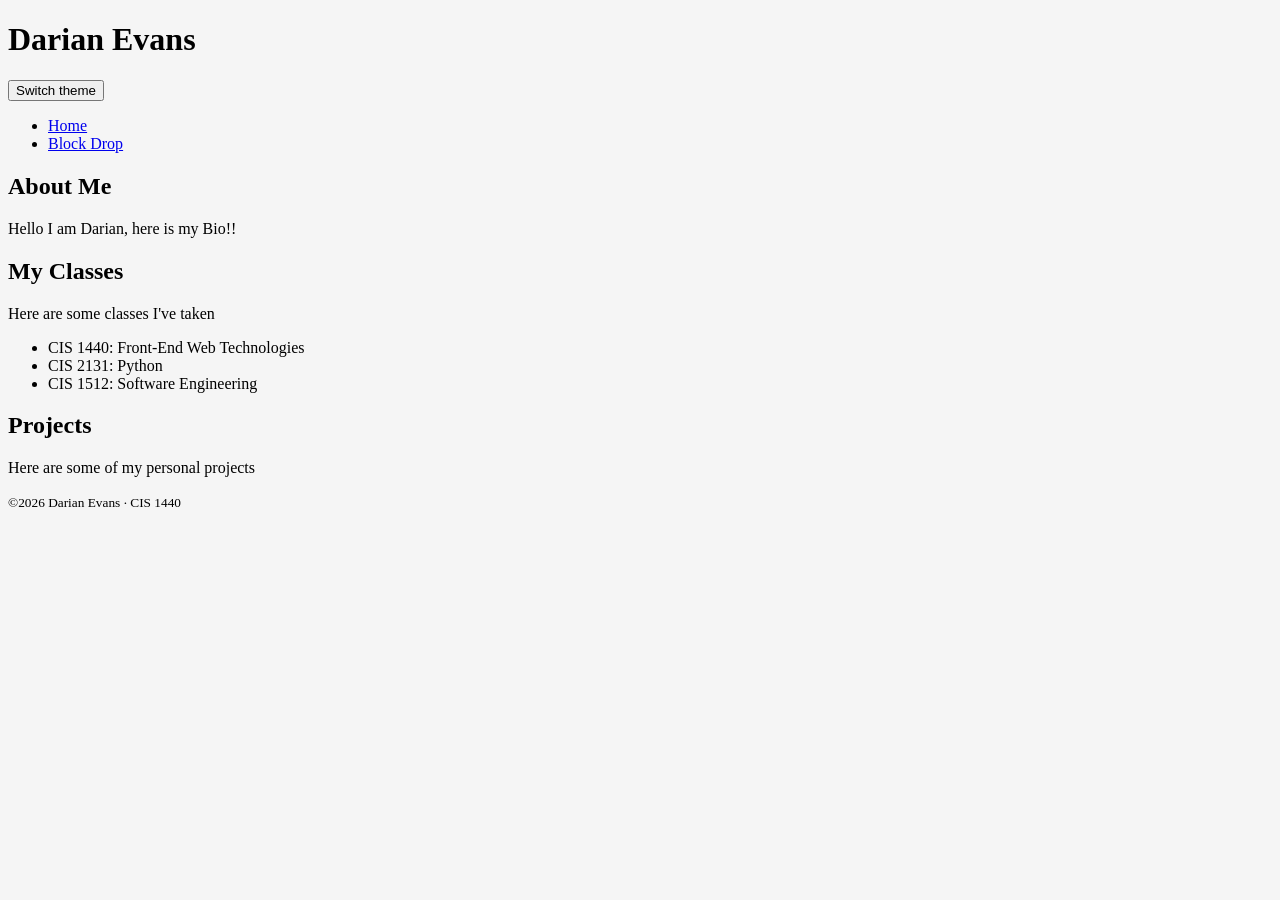
==== index.html @ 575e16a3 "Initial commit: project skeleton" ====
<!DOCTYPE html>
<html lang="en" xmlns="http://www.w3.org/1999/html">
<head>
  <meta charset="UTF-8">
  <meta name="viewport" content="width=device-width, initial-scale=1.0">
  <meta name="description" content="Personal site of Darian Evans, software engineer and student.">
  <title>Darian Evans</title>
  <link rel="stylesheet" href="css/base.css">
  <link rel="stylesheet" href="css/theme-light.css" id="theme">
  <script src="js/theme.js" defer></script>
  <script src="js/main.js" defer></script>
</head>
<body>
  <header>
    <h1>Darian Evans</h1>
    <button type="button" id="theme-toggle">Switch theme</button>
  </header>
<nav aria-label="main navigation">
  <ul>
    <li><a href="index.html" aria-current="page">Home</a></li>
    <li><a href="game.html">Block Drop</a></li>
  </ul>
</nav>
<main>
  <section id="about">
    <h2>About Me</h2>
    <p>Hello I am Darian, here is my Bio!!</p>
  </section>
  <section id="classes">
    <h2>My Classes</h2>
    <p>Here are some classes I've taken</p>
    <ul>
      <li>CIS 1440: Front-End Web Technologies</li>
      <li>CIS 2131: Python</li>
      <li>CIS 1512: Software Engineering</li>
    </ul>
  </section>
  <section id="projects">
    <h2>Projects</h2>
    <p>Here are some of my personal projects</p>
  </section>
</main>

<footer>
  <p><small>&copy;<span id="year">2026</span> Darian Evans &middot; CIS 1440</small></p>
</footer>
</body>
</html>
---- css/base.css ----
body { background: whitesmoke; }
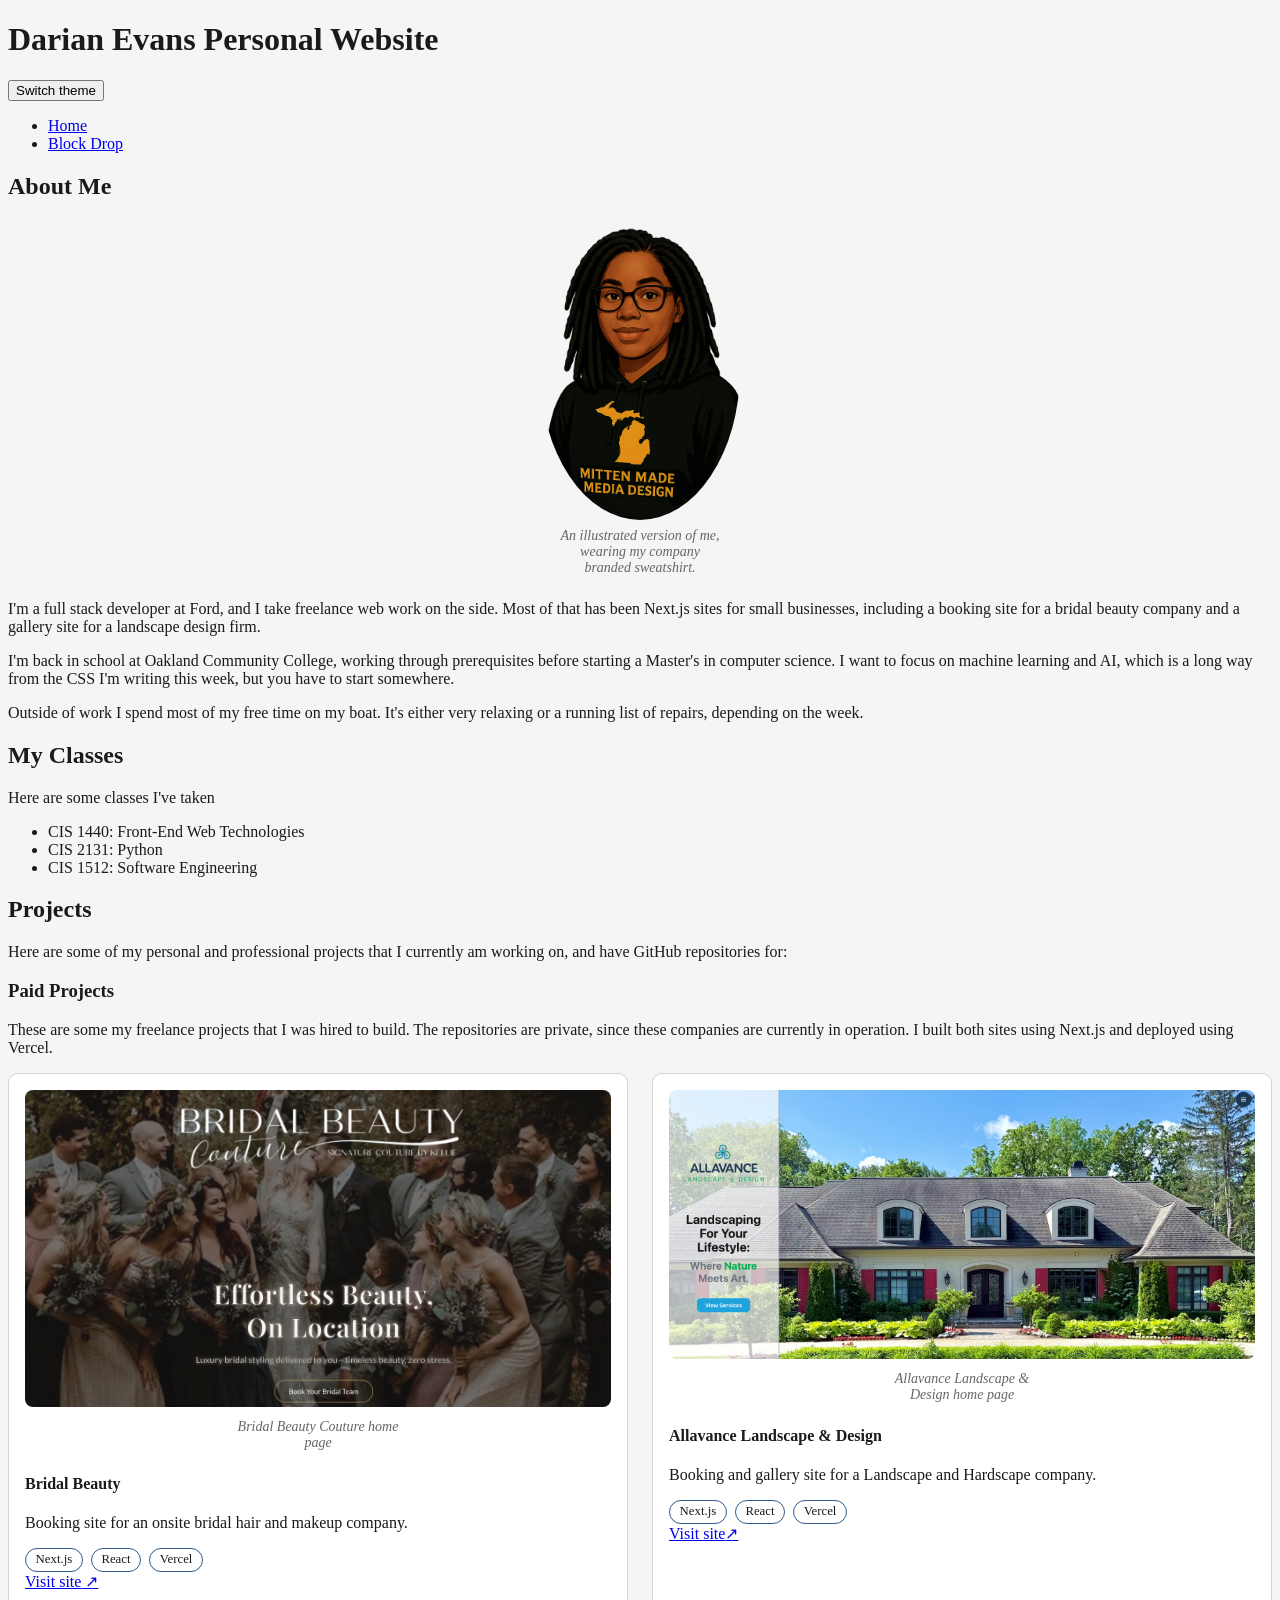
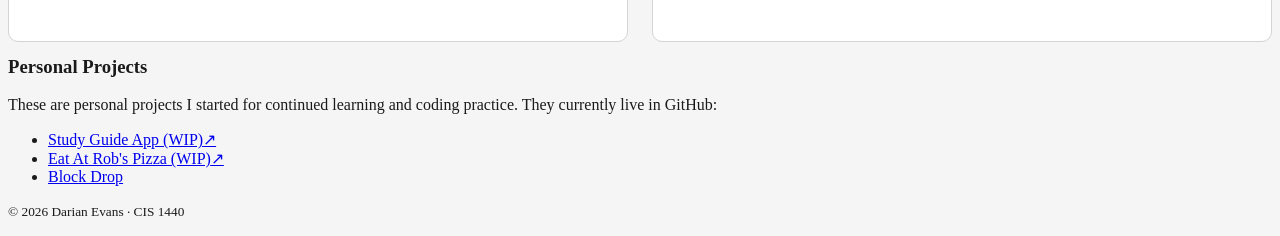
==== commit 5d2e8a12: "added main page section styling and images" ====
--- a/index.html
+++ b/index.html
@@ -1,48 +1,127 @@
 <!DOCTYPE html>
 <html lang="en" xmlns="http://www.w3.org/1999/html">
 <head>
-  <meta charset="UTF-8">
-  <meta name="viewport" content="width=device-width, initial-scale=1.0">
-  <meta name="description" content="Personal site of Darian Evans, software engineer and student.">
-  <title>Darian Evans</title>
-  <link rel="stylesheet" href="css/base.css">
-  <link rel="stylesheet" href="css/theme-light.css" id="theme">
-  <script src="js/theme.js" defer></script>
-  <script src="js/main.js" defer></script>
+    <meta charset="UTF-8">
+    <meta name="viewport" content="width=device-width, initial-scale=1.0">
+    <meta name="description" content="Personal site of Darian Evans, software engineer and student.">
+    <title>Darian Evans Personal Website</title>
+    <link rel="stylesheet" href="css/base.css">
+    <link rel="stylesheet" href="css/theme-light.css" id="theme">
+    <script src="js/theme.js" defer></script>
+    <script src="js/main.js" defer></script>
 </head>
 <body>
-  <header>
-    <h1>Darian Evans</h1>
+<header>
+    <h1>Darian Evans Personal Website</h1>
     <button type="button" id="theme-toggle">Switch theme</button>
-  </header>
+</header>
 <nav aria-label="main navigation">
-  <ul>
-    <li><a href="index.html" aria-current="page">Home</a></li>
-    <li><a href="game.html">Block Drop</a></li>
-  </ul>
+    <ul>
+        <li><a href="index.html" aria-current="page">Home</a></li>
+        <li><a href="game.html">Block Drop</a></li>
+    </ul>
 </nav>
 <main>
-  <section id="about">
-    <h2>About Me</h2>
-    <p>Hello I am Darian, here is my Bio!!</p>
-  </section>
-  <section id="classes">
-    <h2>My Classes</h2>
-    <p>Here are some classes I've taken</p>
-    <ul>
-      <li>CIS 1440: Front-End Web Technologies</li>
-      <li>CIS 2131: Python</li>
-      <li>CIS 1512: Software Engineering</li>
-    </ul>
-  </section>
-  <section id="projects">
-    <h2>Projects</h2>
-    <p>Here are some of my personal projects</p>
-  </section>
+    <section id="about">
+        <h2>About Me</h2>
+
+        <figure class="profile">
+            <img src="images/profile-picture-realistic-cartoon.png"
+                 alt="Cartoon-style portrait of Darian Evans"
+                 width="1024" height="1536">
+            <figcaption>An illustrated version of me, wearing my company branded sweatshirt.</figcaption>
+        </figure>
+
+        <p>I'm a full stack developer at Ford, and I take freelance web work on the
+            side. Most of that has been Next.js sites for small businesses, including
+            a booking site for a bridal beauty company and a gallery site for a
+            landscape design firm.</p>
+
+        <p>I'm back in school at Oakland Community College, working through
+            prerequisites before starting a Master's in computer science. I want to
+            focus on machine learning and AI, which is a long way from the CSS I'm
+            writing this week, but you have to start somewhere.</p>
+
+        <p>Outside of work I spend most of my free time on my boat. It's either
+            very relaxing or a running list of repairs, depending on the week.</p>
+    </section>
+    <section id="classes">
+        <h2>My Classes</h2>
+        <p>Here are some classes I've taken</p>
+        <ul>
+            <li>CIS 1440: Front-End Web Technologies</li>
+            <li>CIS 2131: Python</li>
+            <li>CIS 1512: Software Engineering</li>
+        </ul>
+    </section>
+    <section id="projects">
+        <h2>Projects</h2>
+        <p>Here are some of my personal and professional projects that I currently am working on, and have GitHub
+            repositories for:</p>
+        <h3>Paid Projects</h3>
+        <p>These are some my freelance projects that I was hired to build. The repositories are private, since these
+            companies are currently in operation. I built both sites using Next.js and deployed using Vercel.</p>
+        <ul class="project-grid">
+            <li>
+                <article class="project-card">
+                    <figure>
+                        <img src="images/bridal-beauty-home.png"
+                             alt="Bridal Beauty Couture home page"
+                             width="2660" height="1440" loading="lazy">
+                        <figcaption>Bridal Beauty Couture home page</figcaption>
+                    </figure>
+                    <h4>Bridal Beauty</h4>
+                    <p>Booking site for an onsite bridal hair and makeup company.</p>
+                    <ul class="tech-stack">
+                        <li>Next.js</li>
+                        <li>React</li>
+                        <li>Vercel</li>
+                    </ul>
+                    <a href="https://www.bridalbeautycouture.com/"
+                       target="_blank" rel="noopener noreferrer">
+                        Visit site<span aria-hidden="true"> ↗</span><span
+                            class="visually-hidden">(opens in a new tab)</span>
+                    </a>
+                </article>
+            </li>
+            <li>
+                <article class="project-card">
+                   <figure>
+                    <img src="images/allavance-landscape-home-page.png"
+                         alt="Allavance Landscape &amp; Design home page"
+                         width="640" height="400" loading="lazy">
+                       <figcaption>Allavance Landscape &amp; Design home page</figcaption>
+                   </figure>
+                    <h4>Allavance Landscape &amp; Design</h4>
+                    <p>Booking and gallery site for a Landscape and Hardscape company.</p>
+                    <ul class="tech-stack">
+                        <li>Next.js</li>
+                        <li>React</li>
+                        <li>Vercel</li>
+                    </ul>
+                    <a href="https://www.allavancelandscape.com/" target="_blank" rel="noopener noreferrer">
+                        Visit site<span aria-hidden="true">↗</span>
+                        <span class="visually-hidden">(opens in a new tab)</span></a>
+                </article>
+            </li>
+        </ul>
+        <h3>Personal Projects</h3>
+        <p>These are personal projects I started for continued learning and coding practice. They currently live in
+            GitHub:</p>
+        <ul>
+            <li><a href="https://github.com/djevans87/study-guide-app" target="_blank" rel="noopener noreferrer">Study
+                Guide App (WIP)<span aria-hidden="true">↗</span>
+                <span class="visually-hidden">(opens in a new tab)</span></a></li>
+            <li><a href="https://github.com/djevans87/eat-at-robs-pizza" target="_blank" rel="noopener noreferrer">Eat
+                At Rob's Pizza (WIP)<span aria-hidden="true">↗</span>
+                <span class="visually-hidden">(opens in a new tab)</span></a></li>
+            <li><a href="game.html">Block Drop</a></li>
+        </ul>
+    </section>
 </main>
 
 <footer>
-  <p><small>&copy;<span id="year">2026</span> Darian Evans &middot; CIS 1440</small></p>
+    <p><small>&copy; <span id="year">2026</span> Darian Evans &middot; CIS 1440</small></p>
 </footer>
 </body>
 </html>
--- a/css/base.css
+++ b/css/base.css
@@ -1 +1,78 @@
-body { background: whitesmoke; }+body {
+    background: var(--bg);
+    color: var(--text);
+}
+
+.visually-hidden {
+    position: absolute;
+    width: 1px;
+    height: 1px;
+    overflow: hidden;
+    clip-path: inset(50%);
+    white-space: nowrap;
+}
+
+figure {
+    margin: 0 0 1.5rem;
+}
+.profile {
+    display: flex;
+    flex-direction: column;
+    align-items: center;
+    margin: 0 0 1.5rem;
+}
+
+.profile img {
+    width: 200px;
+    height: auto;
+    object-fit: cover;
+    object-position: center 25%;
+    border-radius: 50%;
+}
+
+figcaption {
+    font-size: 0.875rem;
+    font-style: italic;
+    color: var(--muted);
+    margin-top: 0.5rem;
+    max-width: 24ch;
+    margin-inline: auto;
+    text-align: center;
+}
+
+.project-grid {
+    list-style: none;
+    padding: 0;
+    display: grid;
+    grid-template-columns: repeat(auto-fit, minmax(280px, 1fr));
+    gap: 1.5rem;
+    margin-bottom: 3rem;
+}
+.project-card {
+    background: var(--card-bg);
+    border: 1px solid var(--border);
+    border-radius: 10px;
+    padding: 1rem;
+    height: 100%;
+}
+
+.project-card img {
+    width: 100%;
+    height: auto;
+    border-radius: 8px;
+}
+
+.tech-stack {
+    list-style: none;
+    padding: 0;
+    display: flex;
+    flex-wrap: wrap;
+    gap: 0.5rem;
+}
+
+.tech-stack li {
+    font-size: 0.8rem;
+    padding: 0.2rem 0.6rem;
+    border: 1px solid var(--accent);
+    border-radius: 999px;
+}
--- a/css/theme-light.css
+++ b/css/theme-light.css
@@ -0,0 +1,8 @@
+:root {
+    --bg: whitesmoke;
+    --text: #1a1a1a;
+    --muted: #666666;
+    --accent: #2e5c8a;
+    --card-bg: #ffffff;
+    --border: #d4d4d4;
+}
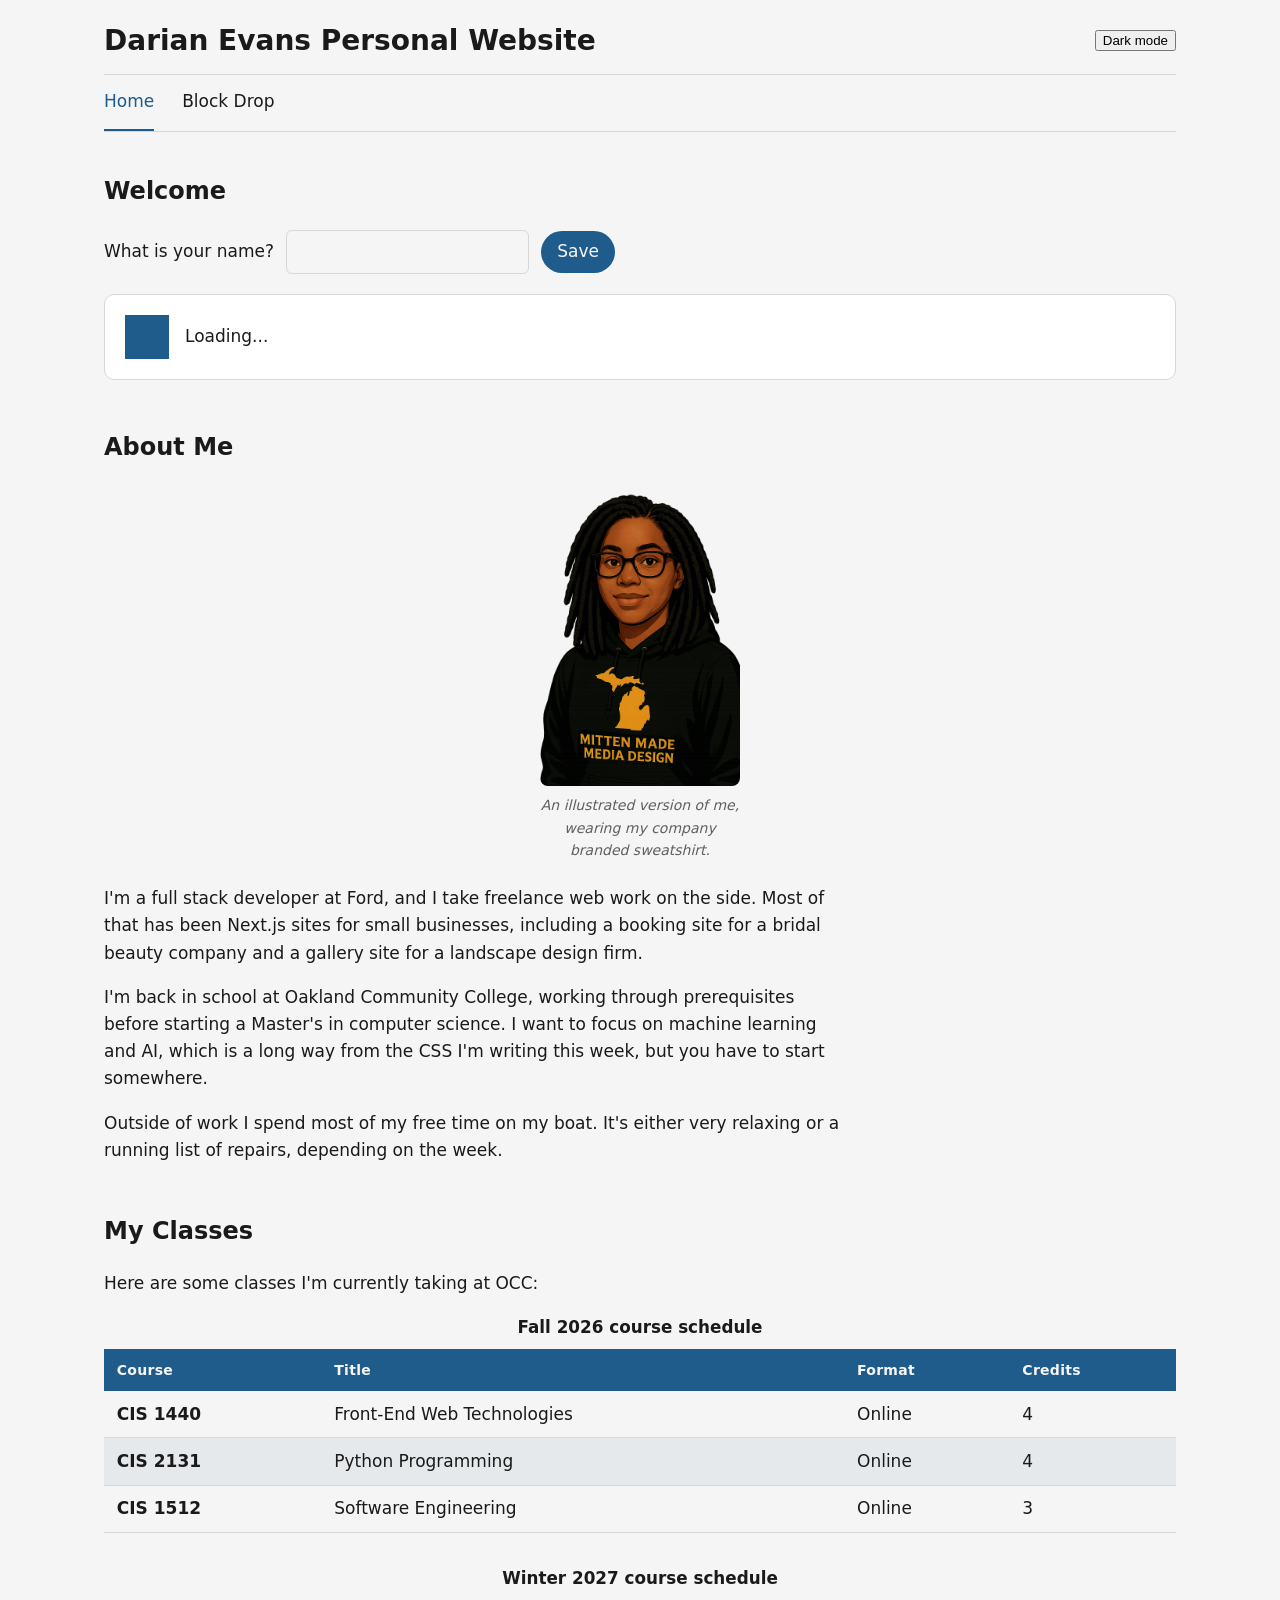
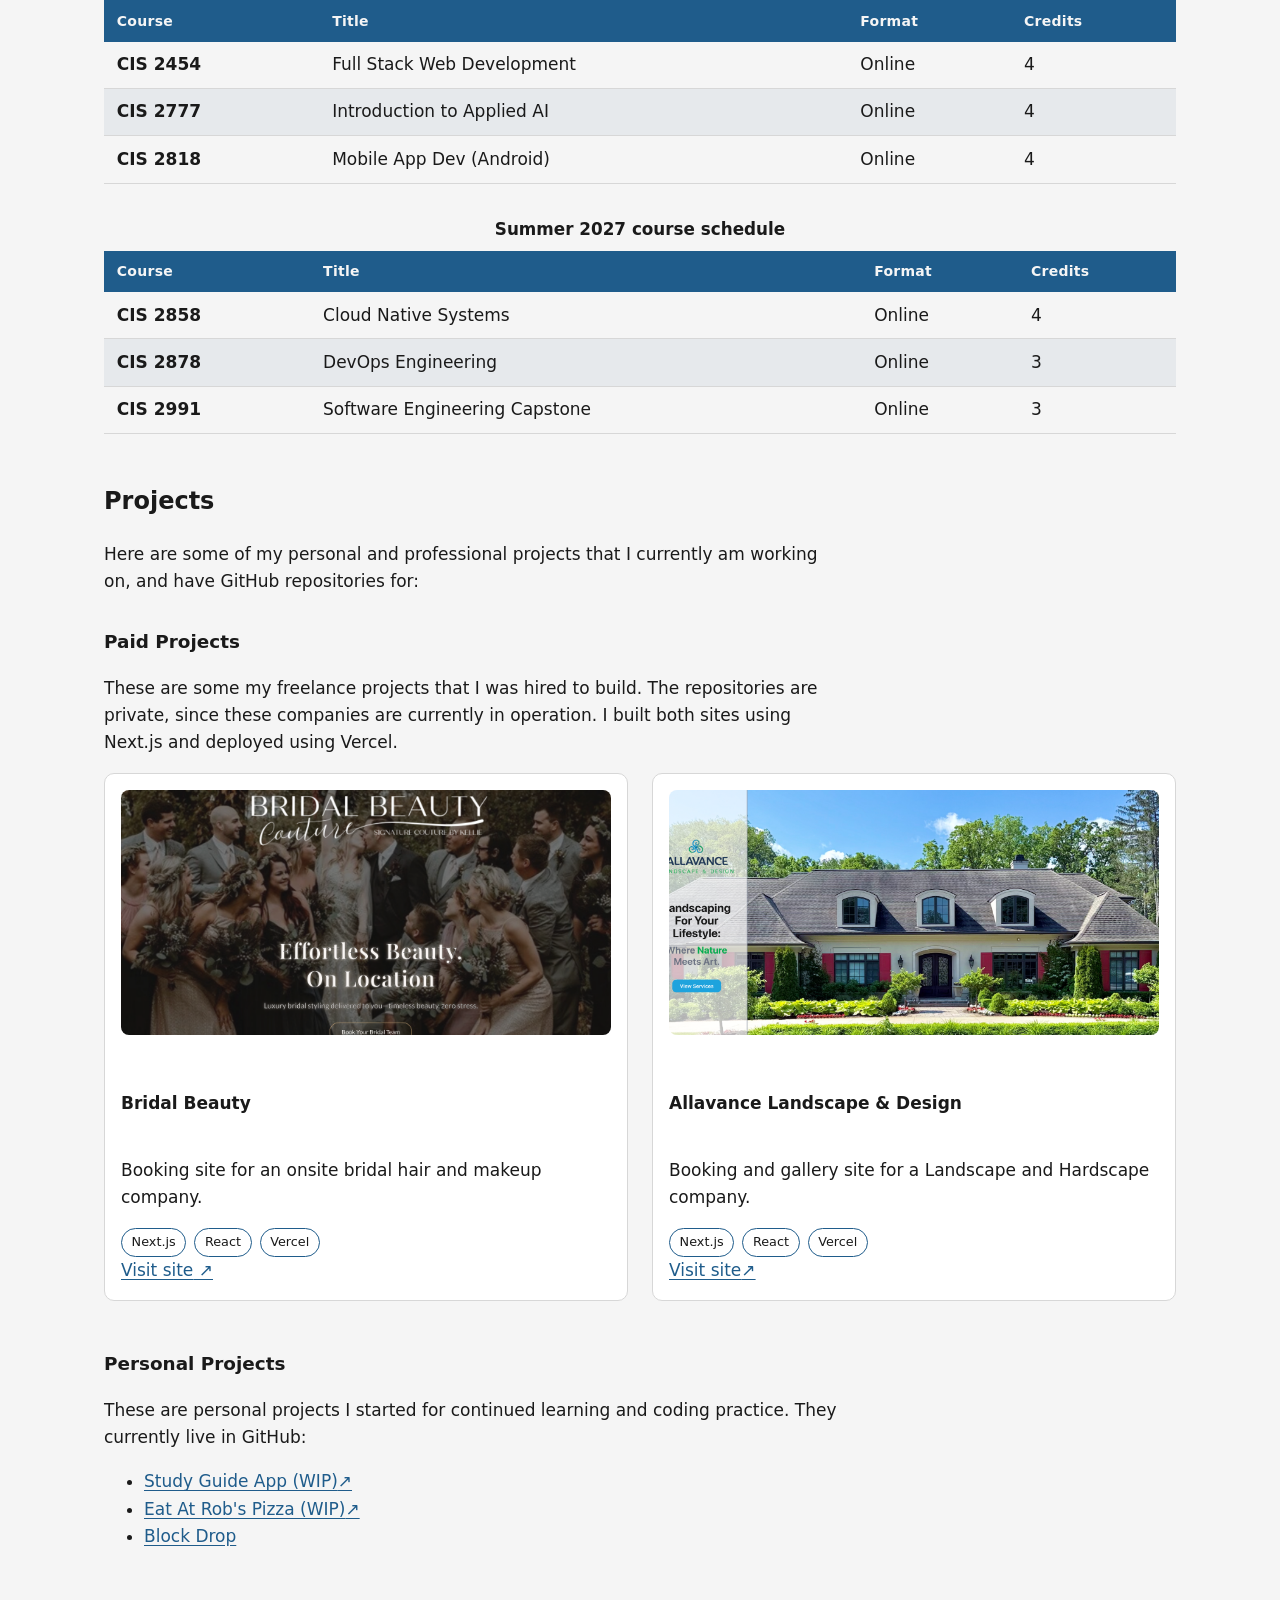
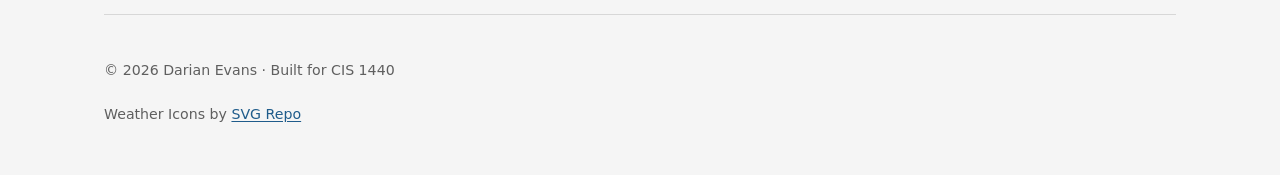
==== commit 0b103320: "added weather icons and created shared js" ====
--- a/index.html
+++ b/index.html
@@ -1,34 +1,51 @@
 <!DOCTYPE html>
-<html lang="en" xmlns="http://www.w3.org/1999/html">
+<html lang="en">
 <head>
     <meta charset="UTF-8">
-    <meta name="viewport" content="width=device-width, initial-scale=1.0">
-    <meta name="description" content="Personal site of Darian Evans, software engineer and student.">
+    <meta content="width=device-width, initial-scale=1.0" name="viewport">
+    <meta content="Personal site of Darian Evans, software engineer and student." name="description">
     <title>Darian Evans Personal Website</title>
-    <link rel="stylesheet" href="css/base.css">
-    <link rel="stylesheet" href="css/theme-light.css" id="theme">
-    <script src="js/theme.js" defer></script>
-    <script src="js/main.js" defer></script>
+    <link href="css/base.css" rel="stylesheet">
+    <link href="css/theme-light.css" id="theme" rel="stylesheet">
+    <script defer src="js/shared.js"></script>
+    <script defer src="js/main.js"></script>
 </head>
 <body>
 <header>
     <h1>Darian Evans Personal Website</h1>
-    <button type="button" id="theme-toggle">Switch theme</button>
+    <button id="theme-toggle" type="button">Switch theme</button>
 </header>
 <nav aria-label="main navigation">
     <ul>
-        <li><a href="index.html" aria-current="page">Home</a></li>
+        <li><a aria-current="page" href="index.html">Home</a></li>
         <li><a href="game.html">Block Drop</a></li>
     </ul>
 </nav>
 <main>
+    <section id="welcome">
+        <h2>Welcome</h2>
+
+        <form id="name-form">
+            <label for="name-input">What is your name?</label>
+            <input type="text" id="name-input" name="name" autocomplete="given-name" required>
+            <button type="submit">Save</button>
+        </form>
+
+        <div class="greeting-box">
+            <span id="weather-icon" class="weather-icon" aria-hidden="true"></span>
+            <p><output id="greeting" aria-live="polite">Loading...</output></p>
+        </div>
+
+        <p id="last-visit" class="muted-line"></p>
+
+    </section>
     <section id="about">
         <h2>About Me</h2>
 
         <figure class="profile">
-            <img src="images/profile-picture-realistic-cartoon.png"
-                 alt="Cartoon-style portrait of Darian Evans"
-                 width="1024" height="1536">
+            <img alt="Cartoon-style portrait of Darian Evans"
+                 height="1536"
+                 src="images/profile-picture-realistic-cartoon.png" width="1024">
             <figcaption>An illustrated version of me, wearing my company branded sweatshirt.</figcaption>
         </figure>
 
@@ -47,12 +64,106 @@
     </section>
     <section id="classes">
         <h2>My Classes</h2>
-        <p>Here are some classes I've taken</p>
-        <ul>
-            <li>CIS 1440: Front-End Web Technologies</li>
-            <li>CIS 2131: Python</li>
-            <li>CIS 1512: Software Engineering</li>
-        </ul>
+        <p>Here are some classes I'm currently taking at OCC:</p>
+        <div class="table-wrap">
+            <table>
+                <caption>Fall 2026 course schedule</caption>
+                <thead>
+                <tr>
+                    <th scope="col">Course</th>
+                    <th scope="col">Title</th>
+                    <th scope="col">Format</th>
+                    <th scope="col">Credits</th>
+                </tr>
+                </thead>
+                <tbody>
+                <tr>
+                    <th scope="row">CIS 1440</th>
+                    <td>Front-End Web Technologies</td>
+                    <td>Online</td>
+                    <td>4</td>
+                </tr>
+                <tr>
+                    <th scope="row">CIS 2131</th>
+                    <td>Python Programming</td>
+                    <td>Online</td>
+                    <td>4</td>
+                </tr>
+                <tr>
+                    <th scope="row">CIS 1512</th>
+                    <td>Software Engineering</td>
+                    <td>Online</td>
+                    <td>3</td>
+                </tr>
+                </tbody>
+            </table>
+        </div>
+        <div class="table-wrap">
+            <table>
+                <caption>Winter 2027 course schedule</caption>
+                <thead>
+                <tr>
+                    <th scope="col">Course</th>
+                    <th scope="col">Title</th>
+                    <th scope="col">Format</th>
+                    <th scope="col">Credits</th>
+                </tr>
+                </thead>
+                <tbody>
+                <tr>
+                    <th scope="row">CIS 2454</th>
+                    <td>Full Stack Web Development</td>
+                    <td>Online</td>
+                    <td>4</td>
+                </tr>
+                <tr>
+                    <th scope="row">CIS 2777</th>
+                    <td>Introduction to Applied AI</td>
+                    <td>Online</td>
+                    <td>4</td>
+                </tr>
+                <tr>
+                    <th scope="row">CIS 2818</th>
+                    <td>Mobile App Dev (Android)</td>
+                    <td>Online</td>
+                    <td>4</td>
+                </tr>
+                </tbody>
+            </table>
+        </div>
+        <div class="table-wrap">
+            <table>
+                <caption>Summer 2027 course schedule</caption>
+                <thead>
+                <tr>
+                    <th scope="col">Course</th>
+                    <th scope="col">Title</th>
+                    <th scope="col">Format</th>
+                    <th scope="col">Credits</th>
+                </tr>
+                </thead>
+                <tbody>
+                <tr>
+                    <th scope="row">CIS 2858</th>
+                    <td>Cloud Native Systems</td>
+                    <td>Online</td>
+                    <td>4</td>
+                </tr>
+                <tr>
+                    <th scope="row">CIS 2878</th>
+                    <td>DevOps Engineering</td>
+                    <td>Online</td>
+                    <td>3</td>
+                </tr>
+                <tr>
+                    <th scope="row">CIS 2991</th>
+                    <td>Software Engineering Capstone</td>
+                    <td>Online</td>
+                    <td>3</td>
+                </tr>
+                </tbody>
+            </table>
+        </div>
     </section>
     <section id="projects">
         <h2>Projects</h2>
@@ -65,10 +176,9 @@
             <li>
                 <article class="project-card">
                     <figure>
-                        <img src="images/bridal-beauty-home.png"
-                             alt="Bridal Beauty Couture home page"
-                             width="2660" height="1440" loading="lazy">
-                        <figcaption>Bridal Beauty Couture home page</figcaption>
+                        <img alt="Bridal Beauty Couture home page"
+                             height="1440"
+                             loading="lazy" src="images/bridal-beauty-home.png" width="2660">
                     </figure>
                     <h4>Bridal Beauty</h4>
                     <p>Booking site for an onsite bridal hair and makeup company.</p>
@@ -78,7 +188,7 @@
                         <li>Vercel</li>
                     </ul>
                     <a href="https://www.bridalbeautycouture.com/"
-                       target="_blank" rel="noopener noreferrer">
+                       rel="noopener noreferrer" target="_blank">
                         Visit site<span aria-hidden="true"> ↗</span><span
                             class="visually-hidden">(opens in a new tab)</span>
                     </a>
@@ -86,12 +196,11 @@
             </li>
             <li>
                 <article class="project-card">
-                   <figure>
-                    <img src="images/allavance-landscape-home-page.png"
-                         alt="Allavance Landscape &amp; Design home page"
-                         width="640" height="400" loading="lazy">
-                       <figcaption>Allavance Landscape &amp; Design home page</figcaption>
-                   </figure>
+                    <figure>
+                        <img alt="Allavance Landscape &amp; Design home page"
+                             height="400"
+                             loading="lazy" src="images/allavance-landscape-home-page.png" width="640">
+                    </figure>
                     <h4>Allavance Landscape &amp; Design</h4>
                     <p>Booking and gallery site for a Landscape and Hardscape company.</p>
                     <ul class="tech-stack">
@@ -99,7 +208,7 @@
                         <li>React</li>
                         <li>Vercel</li>
                     </ul>
-                    <a href="https://www.allavancelandscape.com/" target="_blank" rel="noopener noreferrer">
+                    <a href="https://www.allavancelandscape.com/" rel="noopener noreferrer" target="_blank">
                         Visit site<span aria-hidden="true">↗</span>
                         <span class="visually-hidden">(opens in a new tab)</span></a>
                 </article>
@@ -109,10 +218,10 @@
         <p>These are personal projects I started for continued learning and coding practice. They currently live in
             GitHub:</p>
         <ul>
-            <li><a href="https://github.com/djevans87/study-guide-app" target="_blank" rel="noopener noreferrer">Study
+            <li><a href="https://github.com/djevans87/study-guide-app" rel="noopener noreferrer" target="_blank">Study
                 Guide App (WIP)<span aria-hidden="true">↗</span>
                 <span class="visually-hidden">(opens in a new tab)</span></a></li>
-            <li><a href="https://github.com/djevans87/eat-at-robs-pizza" target="_blank" rel="noopener noreferrer">Eat
+            <li><a href="https://github.com/djevans87/eat-at-robs-pizza" rel="noopener noreferrer" target="_blank">Eat
                 At Rob's Pizza (WIP)<span aria-hidden="true">↗</span>
                 <span class="visually-hidden">(opens in a new tab)</span></a></li>
             <li><a href="game.html">Block Drop</a></li>
@@ -121,7 +230,11 @@
 </main>
 
 <footer>
-    <p><small>&copy; <span id="year">2026</span> Darian Evans &middot; CIS 1440</small></p>
+    <!-- Falls back to a hardcoded year if JavaScript doesn't run of 1987 because that is when I was born!!-->
+    <p><small>&copy; <span id="year">1987</span> Darian Evans &middot; Built for CIS 1440</small></p>
+    <small> Weather Icons by
+        <a href=https://www.svgrepo.com/" target="_blank" rel="noopener noreferrer">SVG Repo</a>
+    </small>
 </footer>
 </body>
 </html>
--- a/css/base.css
+++ b/css/base.css
@@ -1,78 +1,393 @@
+/* ==========================================================================
+Order:
+1. Reset
+2. Base elements
+3. Layout regions
+4. Components
+5. Utilities
+6. User preferences
+========================================================================== */
+
+
+/* ==========================================================================
+   1. Reset
+   ========================================================================== */
+
+*,
+*::before,
+*::after {
+    box-sizing: border-box;
+}
+
+
+/* ==========================================================================
+   2. Base elements
+   ========================================================================== */
+:root {
+    --radius: 6px;
+    --radius-lg: 10px;
+    --radius-pill: 999px;
+}
+
+html {
+    scroll-behavior: smooth;
+}
+
 body {
+    max-width: 70rem;
+    margin: 0 auto;
+    padding: 0 1.5rem 3rem;
+    font-family: system-ui, -apple-system, "Segoe UI", sans-serif;
+    font-size: 1.0625rem;
+    line-height: 1.6;
+    color: var(--text);
     background: var(--bg);
+}
+
+img {
+    max-width: 100%;
+    height: auto;
+}
+
+/* --- Links --- */
+
+a {
+    color: var(--accent);
+    text-decoration: underline;
+    text-underline-offset: 0.15em;
+}
+
+a:hover {
+    text-decoration-thickness: 2px;
+}
+
+:focus-visible {
+    border-radius: 2px;
+    outline: 2px solid var(--accent);
+    outline-offset: 3px;
+}
+
+/* --- Figures --- */
+
+figure {
+    margin: 0 0 1.5rem;
+}
+
+figcaption {
+    max-width: 24ch;
+    margin-top: 0.5rem;
+    margin-inline: auto;
+    font-size: 0.875rem;
+    font-style: italic;
+    color: var(--muted);
+    text-align: center;
+}
+
+/* --- Tables --- */
+
+table {
+    width: 100%;
+    min-width: 420px;
+    border-collapse: collapse;
+}
+
+caption {
+    padding-bottom: 0.5rem;
+    font-size: 1.05rem;
+    font-weight: 600;
     color: var(--text);
-}
+    text-align: center;
+}
+
+th,
+td {
+    padding: 0.6rem 0.8rem;
+    text-align: left;
+    border-bottom: 1px solid var(--border);
+}
+
+thead th {
+    font-size: 0.875rem;
+    letter-spacing: 0.02em;
+    color: var(--bg);
+    background: var(--accent);
+    border-bottom: none;
+}
+
+tbody th[scope="row"] {
+    font-weight: 600;
+    white-space: nowrap;
+}
+
+tbody tr:nth-child(even) {
+    background: var(--row-alt);
+}
+
+tbody tr:hover,
+tbody tr:nth-child(even):hover {
+    background: var(--row-hover);
+}
+
+
+/* ==========================================================================
+   3. Layout regions
+   ========================================================================== */
+
+/* --- Header --- */
+
+header {
+    display: flex;
+    flex-wrap: wrap;
+    align-items: center;
+    justify-content: space-between;
+    gap: 1rem;
+    padding: 1.5rem 0 1rem;
+}
+
+header h1 {
+    margin: 0;
+    font-size: 1.75rem;
+    line-height: 1.2;
+}
+
+/* --- Nav --- */
+
+nav {
+    margin-bottom: 2.5rem;
+    border-top: 1px solid var(--border);
+    border-bottom: 1px solid var(--border);
+}
+
+nav ul {
+    display: flex;
+    flex-wrap: wrap;
+    gap: 1.75rem;
+    margin: 0;
+    padding: 0;
+    list-style: none;
+}
+
+nav a {
+    display: inline-block;
+    padding: 0.85rem 0;
+    color: var(--text);
+    text-decoration: none;
+    border-bottom: 2px solid transparent;
+}
+
+nav a:hover {
+    color: var(--accent);
+}
+
+nav a[aria-current="page"] {
+    color: var(--accent);
+    border-bottom-color: var(--accent);
+}
+
+/* --- Main --- */
+
+main h2 {
+    margin-top: 3rem;
+    font-size: 1.5rem;
+}
+
+main h3 {
+    margin-top: 2rem;
+    font-size: 1.15rem;
+}
+
+section:first-of-type h2 {
+    margin-top: 0;
+}
+
+main p,
+main ul:not(.project-grid):not(.tech-stack) li {
+    max-width: 68ch;
+}
+
+.project-card p {
+    max-width: none;
+}
+
+/* --- Footer --- */
+
+footer {
+    margin-top: 4rem;
+    padding-top: 1.5rem;
+    color: var(--muted);
+    border-top: 1px solid var(--border);
+}
+
+
+/* ==========================================================================
+   4. Components
+   ========================================================================== */
+
+/* --- Profile figure --- */
+
+.profile {
+    display: flex;
+    flex-direction: column;
+    align-items: center;
+    margin: 0 0 1.5rem;
+}
+
+.profile img {
+    width: 200px;
+    border-radius: 8px;
+}
+
+/* --- Project cards --- */
+
+.project-grid {
+    display: grid;
+    grid-template-columns: repeat(auto-fit, minmax(280px, 1fr));
+    gap: 1.5rem;
+    margin-bottom: 3rem;
+    padding: 0;
+    list-style: none;
+}
+
+.project-card {
+    display: flex;
+    flex-direction: column;
+    height: 100%;
+    padding: 1rem;
+    background: var(--card-bg);
+    border: 1px solid var(--border);
+    border-radius: 10px;
+}
+
+.project-card img {
+    width: 100%;
+    aspect-ratio: 2 / 1;
+    object-fit: cover;
+    border-radius: 8px;
+}
+
+.project-card a {
+    margin-top: auto;
+}
+
+.project-card > p {
+    min-height: 3.2em;
+}
+
+/* --- Tech stack pills --- */
+
+.tech-stack {
+    display: flex;
+    flex-wrap: wrap;
+    gap: 0.5rem;
+    padding: 0;
+    list-style: none;
+}
+
+.tech-stack li {
+    padding: 0.2rem 0.6rem;
+    font-size: 0.8rem;
+    border: 1px solid var(--accent);
+    border-radius: 999px;
+}
+
+/* --- Table wrapper --- */
+
+.table-wrap {
+    margin-bottom: 2rem;
+    overflow-x: auto;
+}
+
+/* --- Welcome greeting --- */
+
+#welcome .greeting-box {
+    display: flex;
+    align-items: center;
+    gap: 1rem;
+    padding: 1.25rem;
+    background: var(--card-bg);
+    border: 1px solid var(--border);
+    border-radius: 10px;
+}
+
+#welcome .greeting-box p {
+    max-width: none;
+    margin: 0;
+}
+
+.weather-icon {
+    flex-shrink: 0;
+    width: 44px;
+    height: 44px;
+    background-color: var(--accent);
+    -webkit-mask: var(--icon) center / contain no-repeat;
+    mask: var(--icon) center / contain no-repeat;
+}
+
+#name-form {
+    display: flex;
+    flex-wrap: wrap;
+    align-items: center;
+    gap: 0.75rem;
+    margin-bottom: 1.25rem;
+}
+
+#name-form input {
+    font: inherit;
+    padding: 0.45rem 0.7rem;
+    color: var(--text);
+    background: var(--bg);
+    border: 1px solid var(--border);
+    border-radius: var(--radius, 6px);
+}
+
+#name-form button {
+    font: inherit;
+    padding: 0.45rem 1rem;
+    color: var(--bg);
+    background: var(--accent);
+    border: none;
+    border-radius: 999px;
+    cursor: pointer;
+}
+
+.muted-line {
+    font-size: 0.9rem;
+    color: var(--muted);
+}
+
+.link-button {
+    padding: 0;
+    font: inherit;
+    font-size: 0.85rem;
+    color: var(--muted);
+    background: none;
+    border: none;
+    text-decoration: underline;
+    cursor: pointer;
+}
+
+
+/* ==========================================================================
+   5. Utilities
+   ========================================================================== */
 
 .visually-hidden {
     position: absolute;
     width: 1px;
     height: 1px;
     overflow: hidden;
+    white-space: nowrap;
     clip-path: inset(50%);
-    white-space: nowrap;
-}
-
-figure {
-    margin: 0 0 1.5rem;
-}
-.profile {
-    display: flex;
-    flex-direction: column;
-    align-items: center;
-    margin: 0 0 1.5rem;
-}
-
-.profile img {
-    width: 200px;
-    height: auto;
-    object-fit: cover;
-    object-position: center 25%;
-    border-radius: 50%;
-}
-
-figcaption {
-    font-size: 0.875rem;
-    font-style: italic;
-    color: var(--muted);
-    margin-top: 0.5rem;
-    max-width: 24ch;
-    margin-inline: auto;
-    text-align: center;
-}
-
-.project-grid {
-    list-style: none;
-    padding: 0;
-    display: grid;
-    grid-template-columns: repeat(auto-fit, minmax(280px, 1fr));
-    gap: 1.5rem;
-    margin-bottom: 3rem;
-}
-.project-card {
-    background: var(--card-bg);
-    border: 1px solid var(--border);
-    border-radius: 10px;
-    padding: 1rem;
-    height: 100%;
-}
-
-.project-card img {
-    width: 100%;
-    height: auto;
-    border-radius: 8px;
-}
-
-.tech-stack {
-    list-style: none;
-    padding: 0;
-    display: flex;
-    flex-wrap: wrap;
-    gap: 0.5rem;
-}
-
-.tech-stack li {
-    font-size: 0.8rem;
-    padding: 0.2rem 0.6rem;
-    border: 1px solid var(--accent);
-    border-radius: 999px;
-}+}
+
+
+/* ==========================================================================
+   6. User preferences
+   ========================================================================== */
+
+@media (prefers-reduced-motion: reduce) {
+    html {
+        scroll-behavior: auto;
+    }
+}
+ 
--- a/css/theme-light.css
+++ b/css/theme-light.css
@@ -1,8 +1,10 @@
 :root {
     --bg: whitesmoke;
     --text: #1a1a1a;
-    --muted: #666666;
-    --accent: #2e5c8a;
+    --muted: #5f5f5f;
+    --accent: #1f5c8b;
     --card-bg: #ffffff;
-    --border: #d4d4d4;
+    --border: #d7d7d7;
+    --row-alt: #e6e9ec;
+    --row-hover: #d8e3ec;
 }
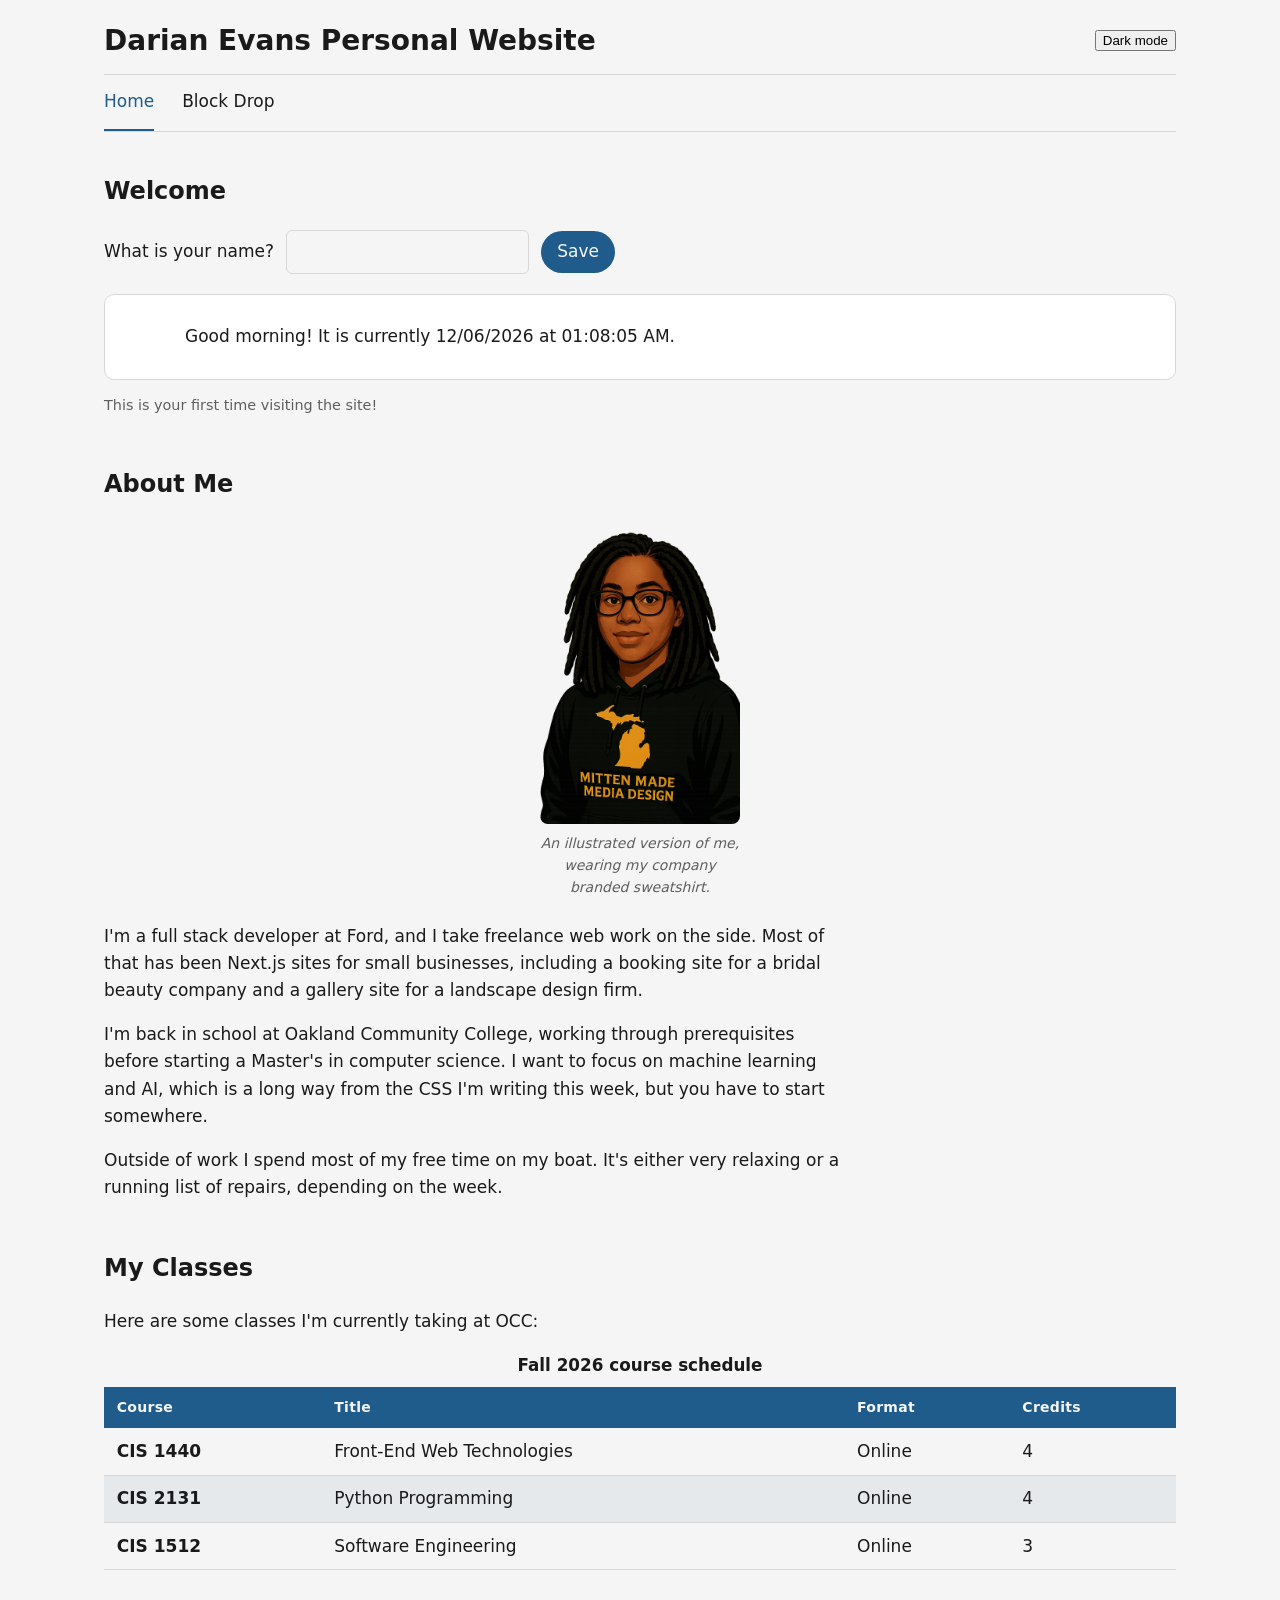
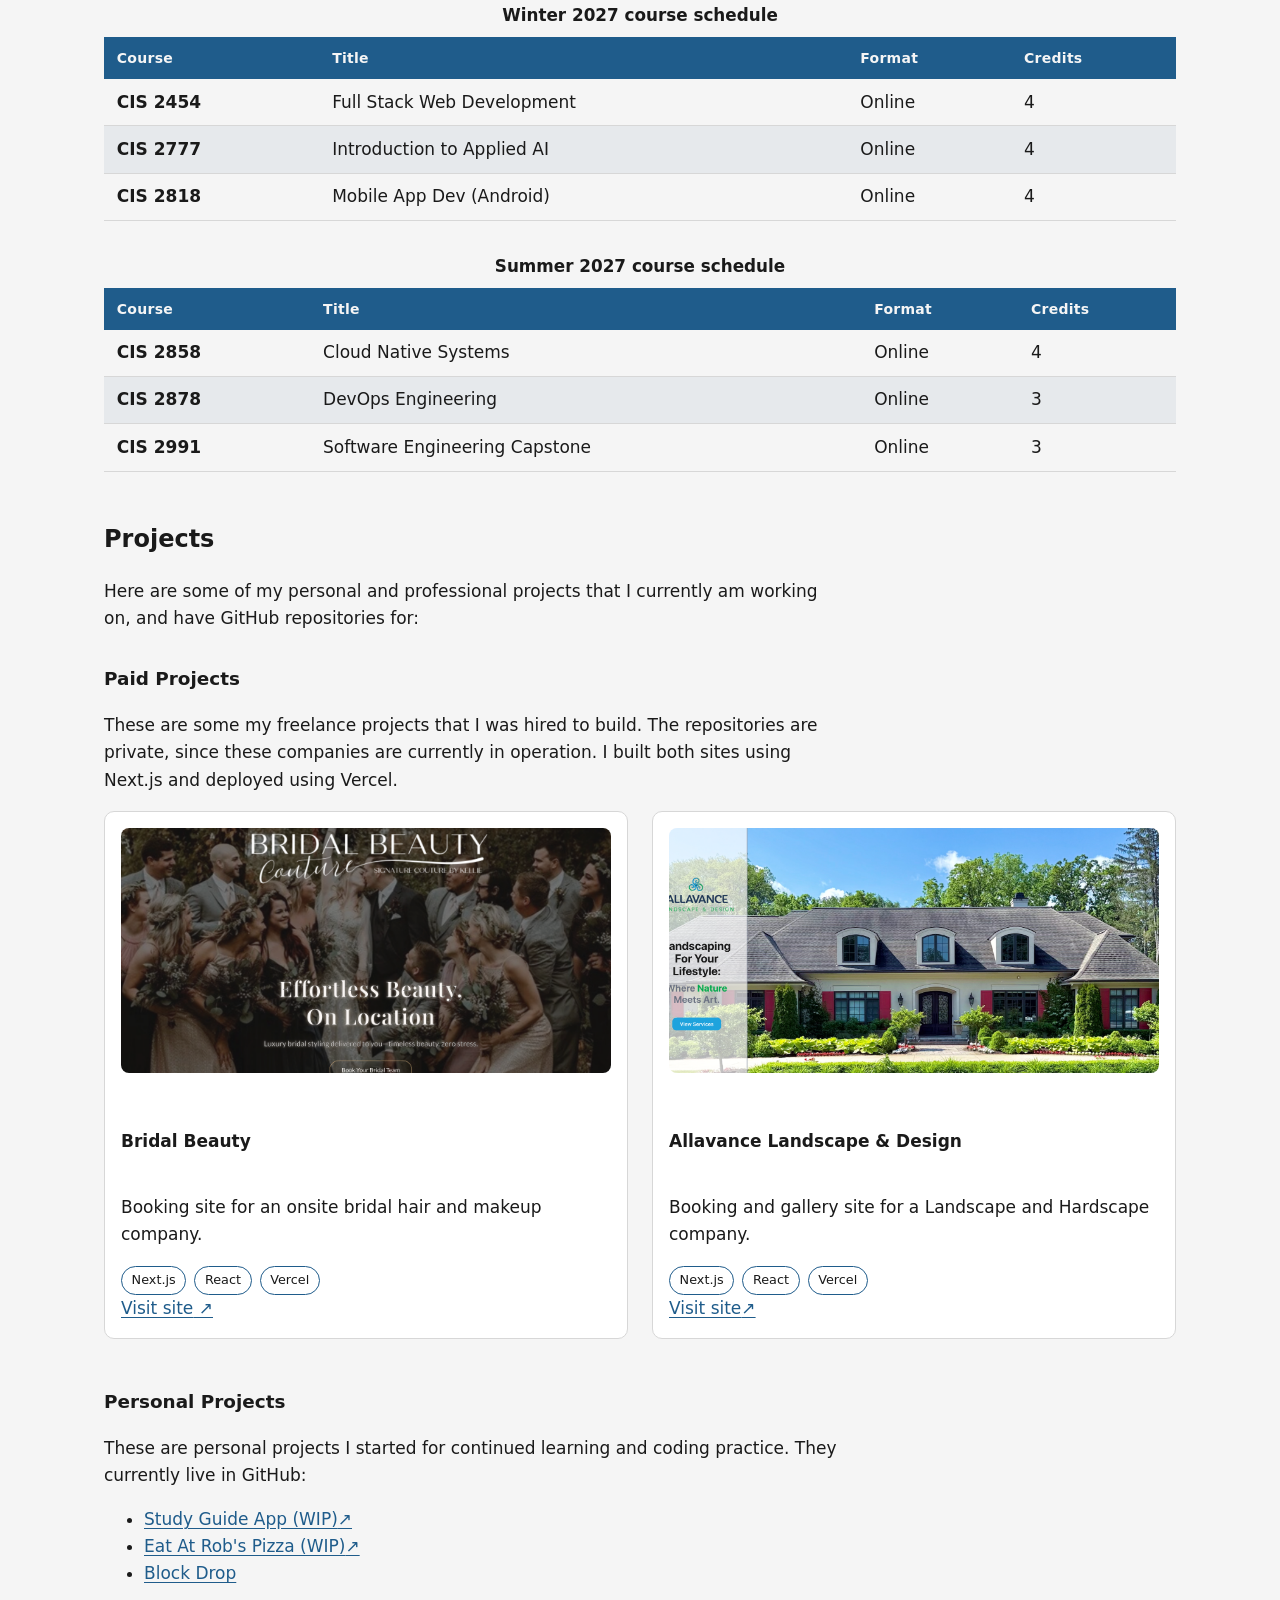
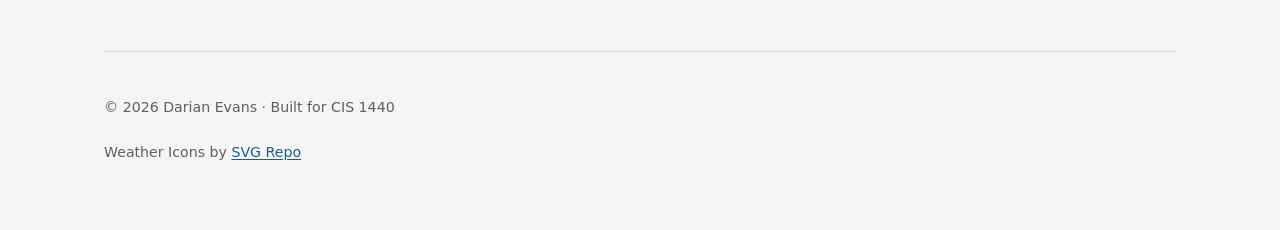
==== commit 1d71327b: "added favicon, added weather, greeting, and icon functionality" ====
--- a/index.html
+++ b/index.html
@@ -6,9 +6,11 @@
     <meta content="Personal site of Darian Evans, software engineer and student." name="description">
     <title>Darian Evans Personal Website</title>
     <link href="css/base.css" rel="stylesheet">
+<!--    theme link has an id to set the preferred theme on first load and switch between light and dark mode.-->
     <link href="css/theme-light.css" id="theme" rel="stylesheet">
     <script defer src="js/shared.js"></script>
     <script defer src="js/main.js"></script>
+    <link rel="icon" type="image/png" href="images/favicon.png">
 </head>
 <body>
 <header>
@@ -178,7 +180,7 @@
                     <figure>
                         <img alt="Bridal Beauty Couture home page"
                              height="1440"
-                             loading="lazy" src="images/bridal-beauty-home.png" width="2660">
+                             loading="lazy" src="images/projects/bridal-beauty-home.png" width="2660">
                     </figure>
                     <h4>Bridal Beauty</h4>
                     <p>Booking site for an onsite bridal hair and makeup company.</p>
@@ -199,7 +201,7 @@
                     <figure>
                         <img alt="Allavance Landscape &amp; Design home page"
                              height="400"
-                             loading="lazy" src="images/allavance-landscape-home-page.png" width="640">
+                             loading="lazy" src="images/projects/allavance-landscape-home-page.png" width="640">
                     </figure>
                     <h4>Allavance Landscape &amp; Design</h4>
                     <p>Booking and gallery site for a Landscape and Hardscape company.</p>
@@ -230,11 +232,11 @@
 </main>
 
 <footer>
-    <!-- Falls back to a hardcoded year if JavaScript doesn't run of 1987 because that is when I was born!!-->
-    <p><small>&copy; <span id="year">1987</span> Darian Evans &middot; Built for CIS 1440</small></p>
-    <small> Weather Icons by
-        <a href=https://www.svgrepo.com/" target="_blank" rel="noopener noreferrer">SVG Repo</a>
-    </small>
+        <!--    there is a hardcoded year in case the user has javascript turned off-->
+    <p><small>&copy; <span id="year">2026</span> Darian Evans &middot; Built for CIS 1440</small></p>
+    <p><small> Weather Icons by
+        <a href="https://www.svgrepo.com/" target="_blank" rel="noopener noreferrer">SVG Repo</a>
+    </small></p>
 </footer>
 </body>
 </html>
--- a/css/base.css
+++ b/css/base.css
@@ -318,7 +318,7 @@
     flex-shrink: 0;
     width: 44px;
     height: 44px;
-    background-color: var(--accent);
+    background-color: var(--icon-color);
     -webkit-mask: var(--icon) center / contain no-repeat;
     mask: var(--icon) center / contain no-repeat;
 }
@@ -329,6 +329,10 @@
     align-items: center;
     gap: 0.75rem;
     margin-bottom: 1.25rem;
+}
+
+#name-form[hidden] {
+    display: none;
 }
 
 #name-form input {
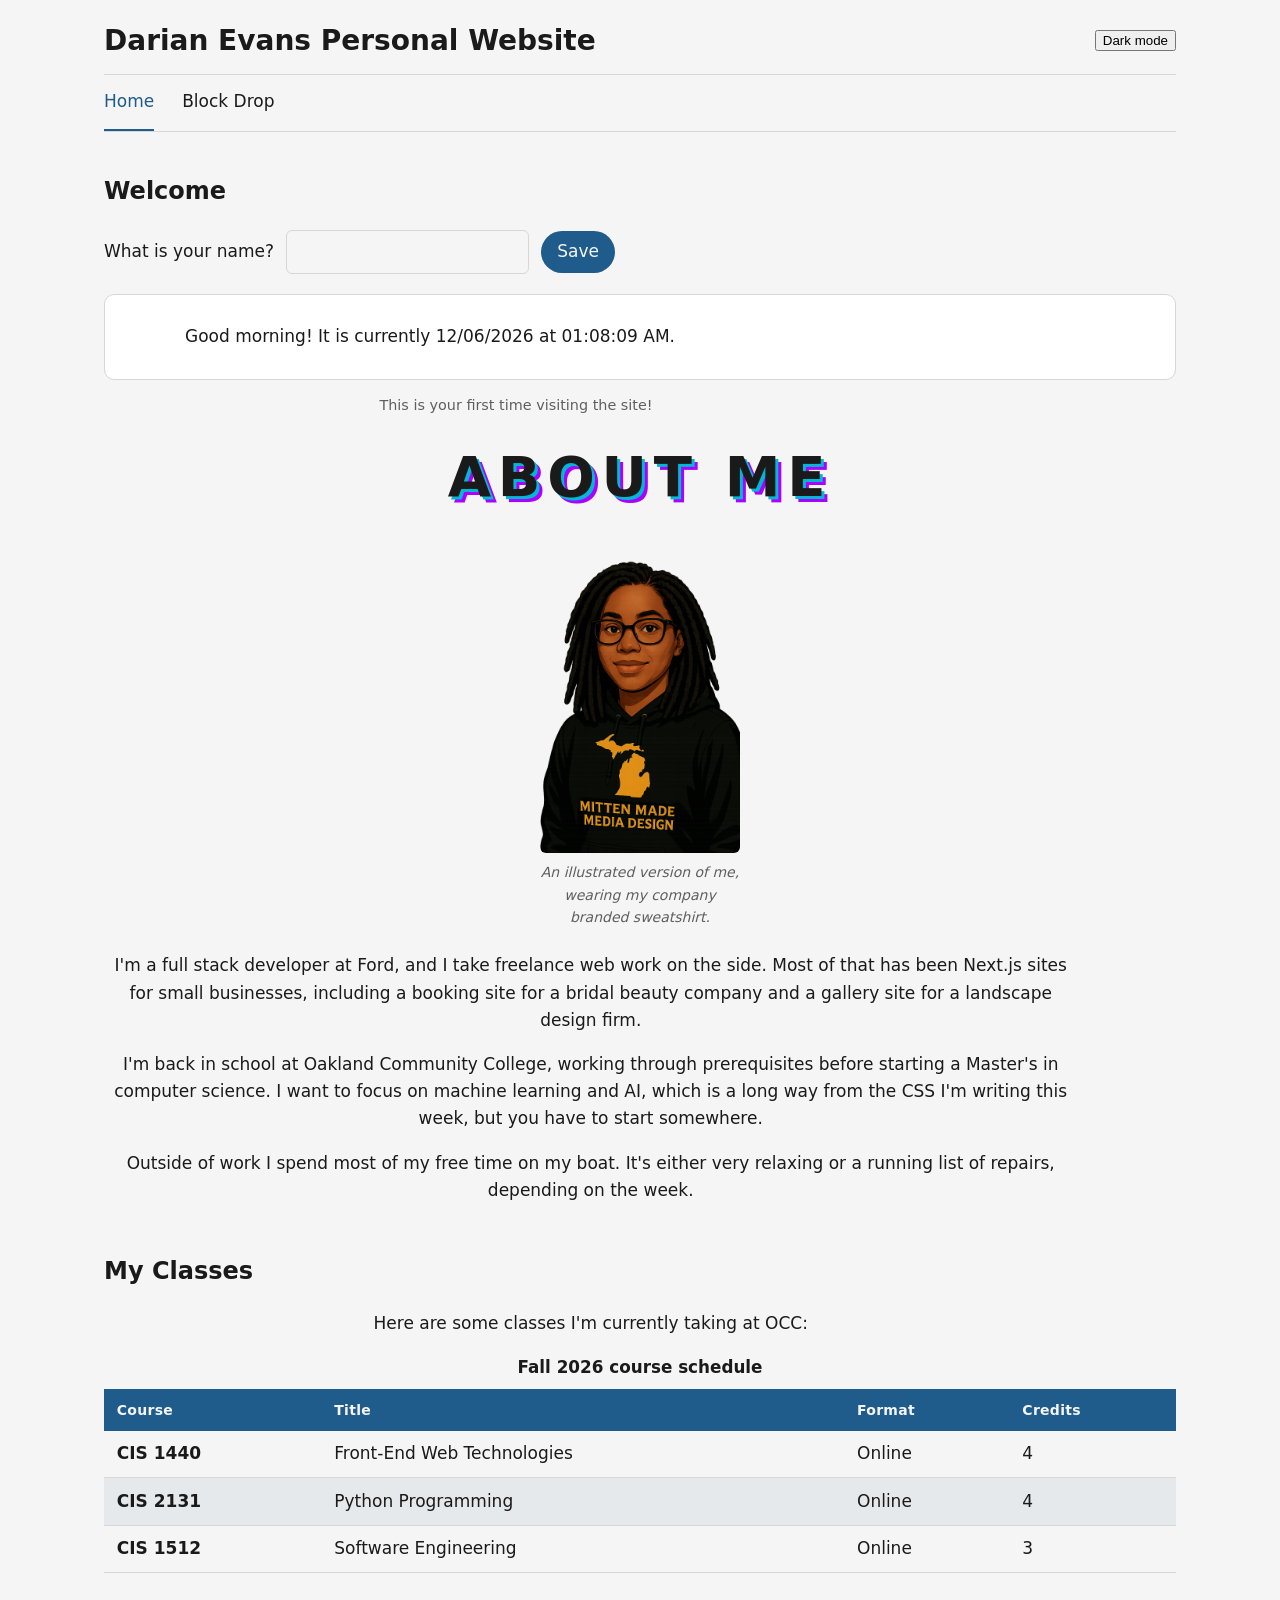
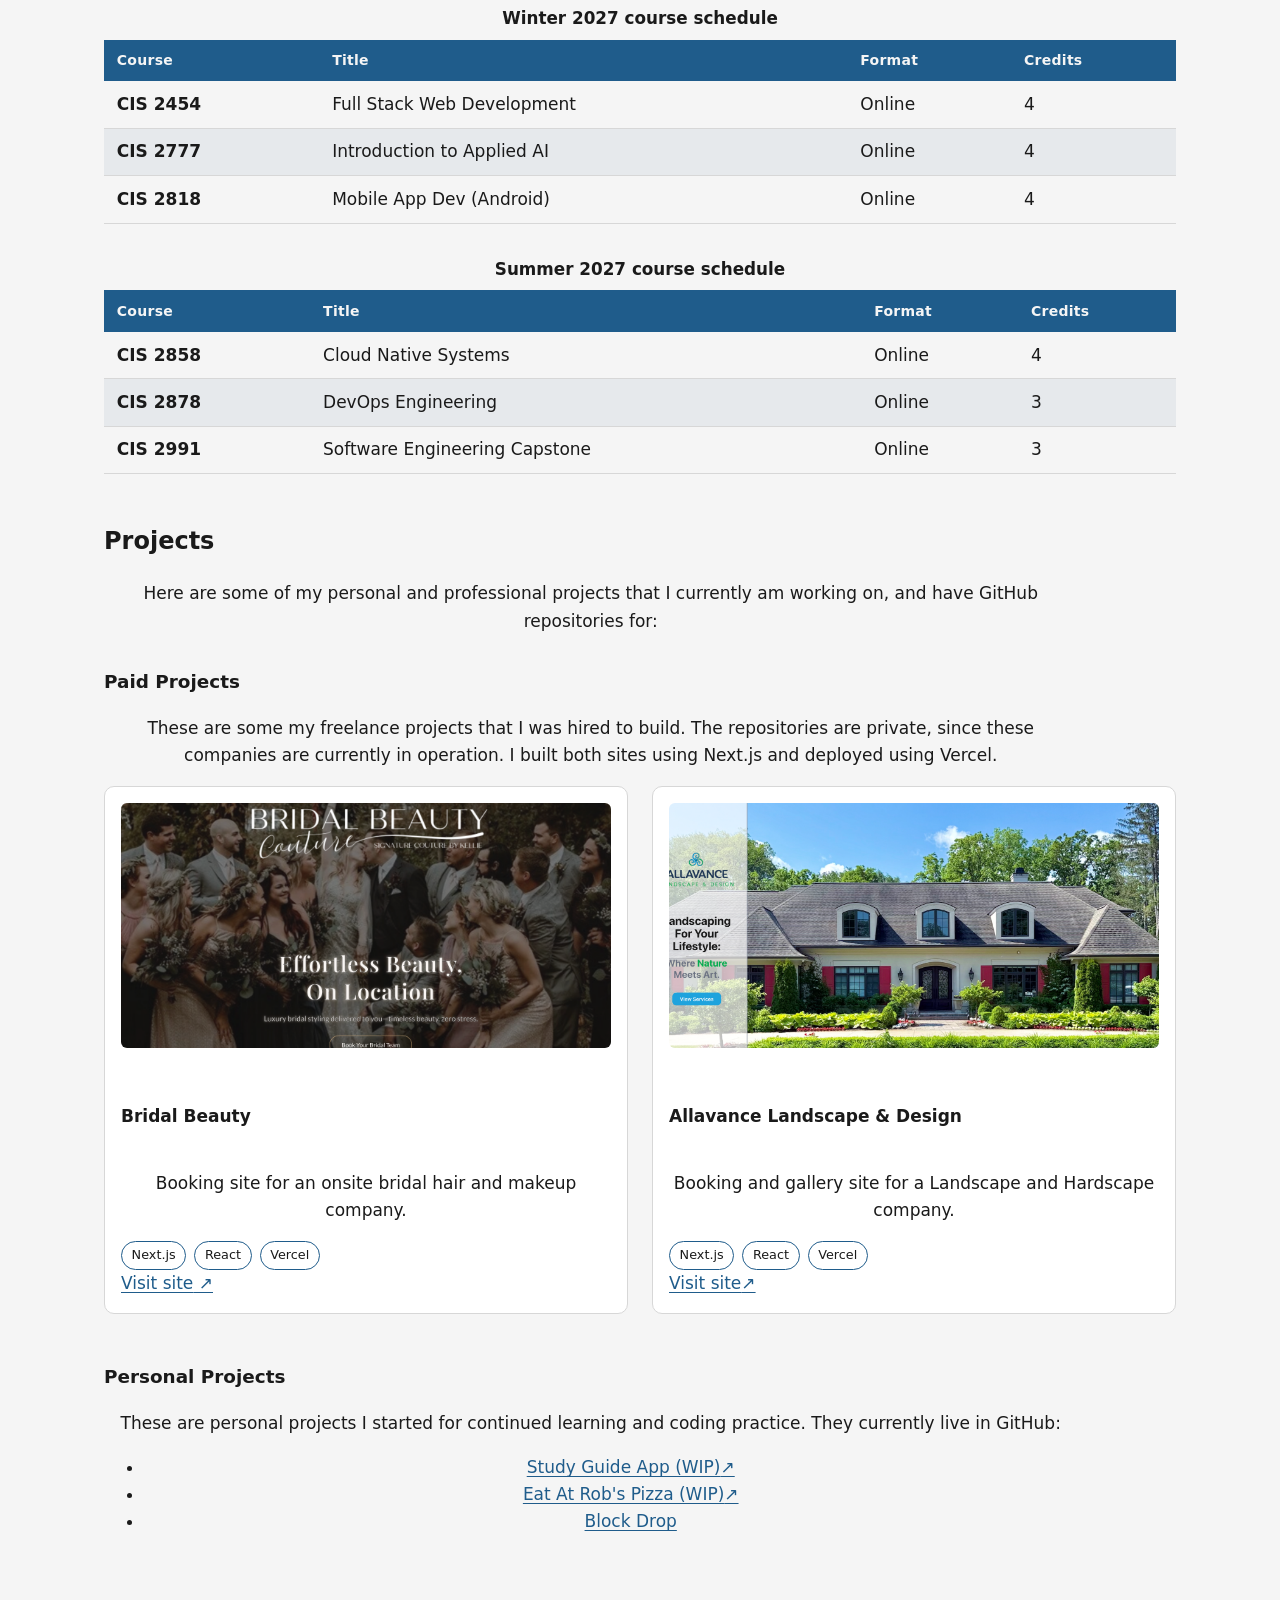
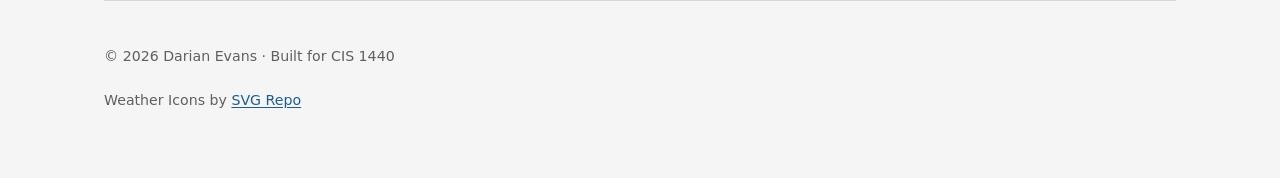
==== commit 03dd5a17: "added game css and finished main functionality for game" ====
--- a/index.html
+++ b/index.html
@@ -42,7 +42,7 @@
 
     </section>
     <section id="about">
-        <h2>About Me</h2>
+        <h2 class="about-title">About Me</h2>
 
         <figure class="profile">
             <img alt="Cartoon-style portrait of Darian Evans"
@@ -51,17 +51,17 @@
             <figcaption>An illustrated version of me, wearing my company branded sweatshirt.</figcaption>
         </figure>
 
-        <p>I'm a full stack developer at Ford, and I take freelance web work on the
+        <p class="intro">I'm a full stack developer at Ford, and I take freelance web work on the
             side. Most of that has been Next.js sites for small businesses, including
             a booking site for a bridal beauty company and a gallery site for a
             landscape design firm.</p>
 
-        <p>I'm back in school at Oakland Community College, working through
+        <p class="intro">I'm back in school at Oakland Community College, working through
             prerequisites before starting a Master's in computer science. I want to
             focus on machine learning and AI, which is a long way from the CSS I'm
             writing this week, but you have to start somewhere.</p>
 
-        <p>Outside of work I spend most of my free time on my boat. It's either
+        <p class="intro">Outside of work I spend most of my free time on my boat. It's either
             very relaxing or a running list of repairs, depending on the week.</p>
     </section>
     <section id="classes">
--- a/css/base.css
+++ b/css/base.css
@@ -1,12 +1,16 @@
 /* ==========================================================================
-Order:
-1. Reset
-2. Base elements
-3. Layout regions
-4. Components
-5. Utilities
-6. User preferences
-========================================================================== */
+   base.css — layout, typography, and components shared by every page.
+   Colors come from the active theme file (theme-light / theme-dark), which
+   defines the custom properties this file consumes.
+
+   Order:
+     1. Reset
+     2. Base elements
+     3. Layout regions
+     4. Components
+     5. Utilities
+     6. User preferences
+   ========================================================================== */
 
 
 /* ==========================================================================
@@ -23,6 +27,9 @@
 /* ==========================================================================
    2. Base elements
    ========================================================================== */
+
+/* Structural tokens live here, not in the theme files — corner rounding is
+   the same in light and dark mode. Only colors differ per theme. */
 :root {
     --radius: 6px;
     --radius-lg: 10px;
@@ -61,6 +68,8 @@
     text-decoration-thickness: 2px;
 }
 
+/* :focus-visible rather than :focus — the ring shows for keyboard users
+   without appearing on every mouse click. */
 :focus-visible {
     border-radius: 2px;
     outline: 2px solid var(--accent);
@@ -123,6 +132,8 @@
     background: var(--row-alt);
 }
 
+/* The :nth-child(even):hover half is needed to out-specify the stripe rule
+   above, which would otherwise tie and win on source order. */
 tbody tr:hover,
 tbody tr:nth-child(even):hover {
     background: var(--row-hover);
@@ -167,6 +178,7 @@
     list-style: none;
 }
 
+/* Padding sits on the link, not the li, so the whole clickable area grows. */
 nav a {
     display: inline-block;
     padding: 0.85rem 0;
@@ -179,6 +191,8 @@
     color: var(--accent);
 }
 
+/* aria-current is already in the markup for screen readers, so it doubles
+   as the styling hook for the active link — no extra class needed. */
 nav a[aria-current="page"] {
     color: var(--accent);
     border-bottom-color: var(--accent);
@@ -200,9 +214,13 @@
     margin-top: 0;
 }
 
+/* Cap body copy at a comfortable reading measure. Card and pill lists are
+   excluded — they fill their own containers. */
 main p,
 main ul:not(.project-grid):not(.tech-stack) li {
-    max-width: 68ch;
+    max-width: 90ch;
+    justify-content: center;
+    text-align: center;
 }
 
 .project-card p {
@@ -222,7 +240,24 @@
 /* ==========================================================================
    4. Components
    ========================================================================== */
-
+/* --- About me ---*/
+.about-title {
+    display: flex;
+    justify-content: center;
+    margin: 0 0 2rem;
+    font-size: clamp(2rem, 8vw, 3.5rem);
+    font-weight: 700;
+    letter-spacing: 0.12em;
+    text-transform: uppercase;
+    text-shadow:
+            3px 3px 0 #00b8d4,
+            6px 6px 0 #aa00ff;
+}
+.intro  {
+    display: flex;
+    justify-content: center;
+
+}
 /* --- Profile figure --- */
 
 .profile {
@@ -234,11 +269,12 @@
 
 .profile img {
     width: 200px;
-    border-radius: 8px;
+    border-radius: var(--radius);
 }
 
 /* --- Project cards --- */
 
+/* auto-fit + minmax reflows from several columns to one with no media query. */
 .project-grid {
     display: grid;
     grid-template-columns: repeat(auto-fit, minmax(280px, 1fr));
@@ -255,16 +291,19 @@
     padding: 1rem;
     background: var(--card-bg);
     border: 1px solid var(--border);
-    border-radius: 10px;
-}
-
+    border-radius: var(--radius-lg);
+}
+
+/* A fixed aspect ratio makes every screenshot the same height, so the
+   headings below them line up across cards. */
 .project-card img {
     width: 100%;
     aspect-ratio: 2 / 1;
     object-fit: cover;
-    border-radius: 8px;
-}
-
+    border-radius: var(--radius);
+}
+
+/* Pushes the link to the bottom so links align across a row of cards. */
 .project-card a {
     margin-top: auto;
 }
@@ -287,11 +326,13 @@
     padding: 0.2rem 0.6rem;
     font-size: 0.8rem;
     border: 1px solid var(--accent);
-    border-radius: 999px;
+    border-radius: var(--radius-pill);
 }
 
 /* --- Table wrapper --- */
 
+/* Lets a wide table scroll inside its own box instead of pushing the whole
+   page sideways on a phone. */
 .table-wrap {
     margin-bottom: 2rem;
     overflow-x: auto;
@@ -306,21 +347,20 @@
     padding: 1.25rem;
     background: var(--card-bg);
     border: 1px solid var(--border);
-    border-radius: 10px;
+    border-radius: var(--radius-lg);
 }
 
 #welcome .greeting-box p {
     max-width: none;
     margin: 0;
 }
-
 .weather-icon {
     flex-shrink: 0;
     width: 44px;
     height: 44px;
     background-color: var(--icon-color);
-    -webkit-mask: var(--icon) center / contain no-repeat;
-    mask: var(--icon) center / contain no-repeat;
+    -webkit-mask: var(--icon, none) center / contain no-repeat;
+    mask: var(--icon, none) center / contain no-repeat;
 }
 
 #name-form {
@@ -331,6 +371,8 @@
     margin-bottom: 1.25rem;
 }
 
+/* The `hidden` attribute applies display:none at low specificity, which the
+   #name-form rule above would otherwise override. */
 #name-form[hidden] {
     display: none;
 }
@@ -341,7 +383,7 @@
     color: var(--text);
     background: var(--bg);
     border: 1px solid var(--border);
-    border-radius: var(--radius, 6px);
+    border-radius: var(--radius);
 }
 
 #name-form button {
@@ -350,7 +392,7 @@
     color: var(--bg);
     background: var(--accent);
     border: none;
-    border-radius: 999px;
+    border-radius: var(--radius-pill);
     cursor: pointer;
 }
 
@@ -370,6 +412,169 @@
     cursor: pointer;
 }
 
+/* --- Game board --- */
+.game-page > h2,
+.game-page > p {
+    text-align: center;
+}
+
+.game-layout {
+    display: flex;
+    flex-wrap: wrap;
+    align-items: flex-start;
+    justify-content: center;
+    gap: 1.5rem;
+}
+
+.game-title {
+    font-family: "Press Start 2P", monospace;
+    font-size: clamp(1.25rem, 5vw, 2.5rem);
+    letter-spacing: 0.05em;
+}
+/* --- Tray --- */
+
+.tray {
+    display: flex;
+    flex-direction: column;
+    gap: 1rem;
+    min-width: 170px;
+}
+
+.tray-card {
+    padding: 0.75rem 1rem;
+    text-align: center;
+    background: var(--card-bg);
+    border: 1px solid var(--border);
+    border-radius: var(--radius-lg);
+}
+
+.tray-card h3 {
+    margin: 0 0 0.5rem;
+    font-size: 0.7rem;
+    font-weight: 600;
+    letter-spacing: 0.1em;
+    text-transform: uppercase;
+    color: var(--muted);
+}
+
+.stat-value {
+    display: block;
+    font-size: 1.75rem;
+    font-weight: 600;
+    font-variant-numeric: tabular-nums;
+}
+
+.high-scores {
+    margin: 0;
+    padding-left: 1.5rem;
+    text-align: left;
+    font-variant-numeric: tabular-nums;
+}
+
+.high-scores li {
+    max-width: none;
+}
+
+/* --- Controls --- */
+.game-controls {
+    display: flex;
+    justify-content: center;
+    gap: 0.75rem;
+    max-width: none;
+    margin-top: 1.5rem;
+}
+
+.game-controls button {
+    font-size: 1.75rem;
+    font-family: "Press Start 2P", monospace;
+    text-align: center;
+    display: inline-block;
+    margin: 0 0.5rem;
+    padding: 0.75rem 1.5rem;
+    min-width: 8rem;
+    font-weight: bold;
+    color: var(--bg);
+    text-shadow: -1px -1px black, 1px 1px white;
+    background: var(--accent);
+    border: none;
+    border-radius: var(--radius);
+    box-shadow: 0 .2em gray;
+    cursor: pointer;
+}
+
+.game-controls button:hover {
+    opacity: 0.85;
+}
+
+/* The 1px gap over a --border background draws the grid lines, so the 200
+   cells don't each need their own border. */
+#board {
+    display: grid;
+    grid-template-columns: repeat(10, 30px);
+    grid-template-rows: repeat(20, 30px);
+    gap: 1px;
+    width: max-content;
+    padding: 1px;
+    background: var(--border);
+}
+
+.cell {
+    background: var(--card-bg);
+}
+
+/* One class per piece letter, matching the letter stored in the board array
+   and the keys of PIECES in game.js. */
+.cell.piece-I { background: #00b8d4; }
+.cell.piece-J { background: #3d5afe; }
+.cell.piece-L { background: #ff8f00; }
+.cell.piece-O { background: #ffc400; }
+.cell.piece-S { background: #00bfa5; }
+.cell.piece-T { background: #aa00ff; }
+.cell.piece-Z { background: #f50057; }
+
+/* --- Next-piece tray --- */
+
+.tray h3 {
+    margin: 0 0 0.75rem;
+    font-size: 1rem;
+}
+
+/* 4x4 because the I-piece is the widest shape. */
+.preview {
+    display: grid;
+    grid-template-columns: repeat(4, 16px);
+    grid-template-rows: repeat(4, 16px);
+    gap: 1px;
+    margin: 0 auto 0.5rem;
+}
+
+/* :not(.filled) out-specifies the .cell.piece-* rules above, so only the
+   empty cells go transparent and the shapes keep their color. */
+.preview .cell:not(.filled) {
+    background: transparent;
+}
+
+#game-over {
+    padding: 1.5rem;
+    color: var(--text);
+    background: var(--card-bg);
+    border: 1px solid var(--border);
+    border-radius: var(--radius-lg);
+}
+
+#game-over::backdrop {
+    background: rgb(0 0 0 / 0.5);
+}
+
+#game-over h3 {
+    margin-top: 0;
+}
+
+.project-return {
+    justify-content: center;
+    max-width: none;
+}
+
 
 /* ==========================================================================
    5. Utilities
@@ -393,5 +598,4 @@
     html {
         scroll-behavior: auto;
     }
-}
- +}
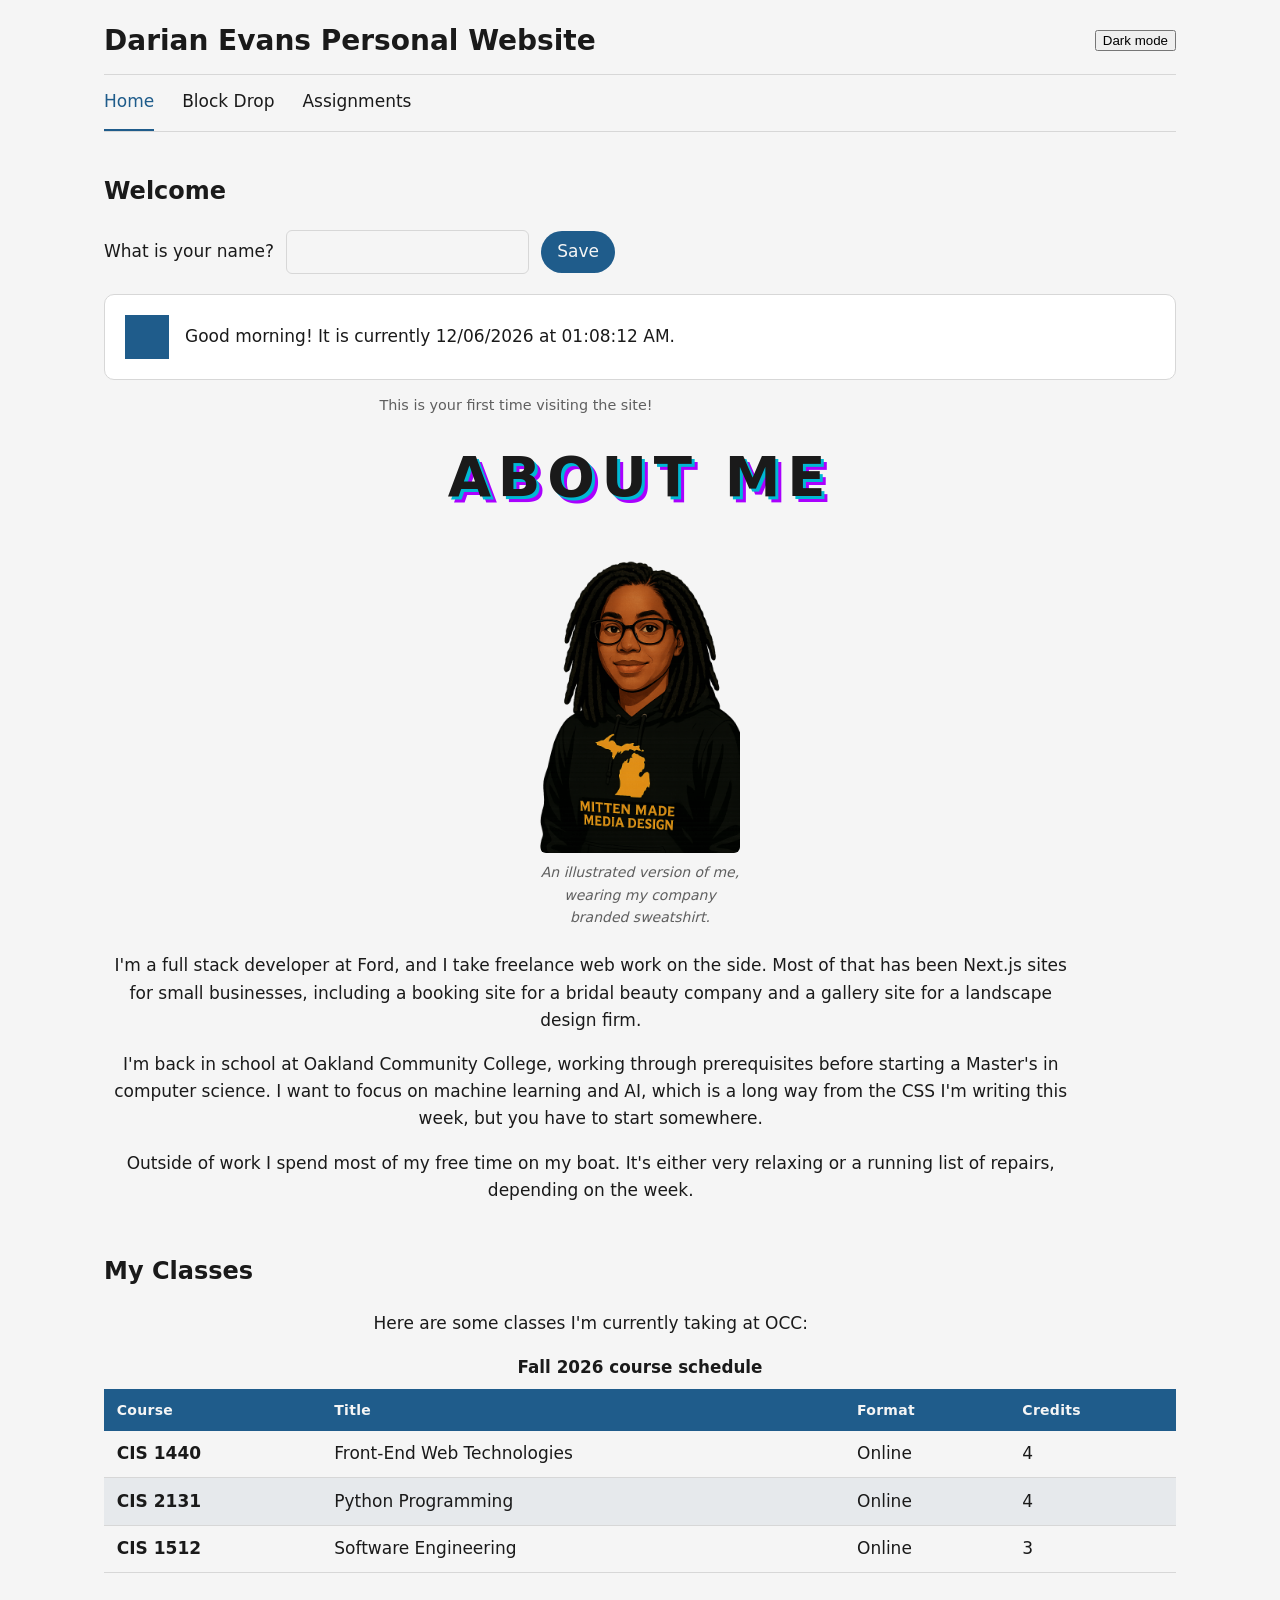
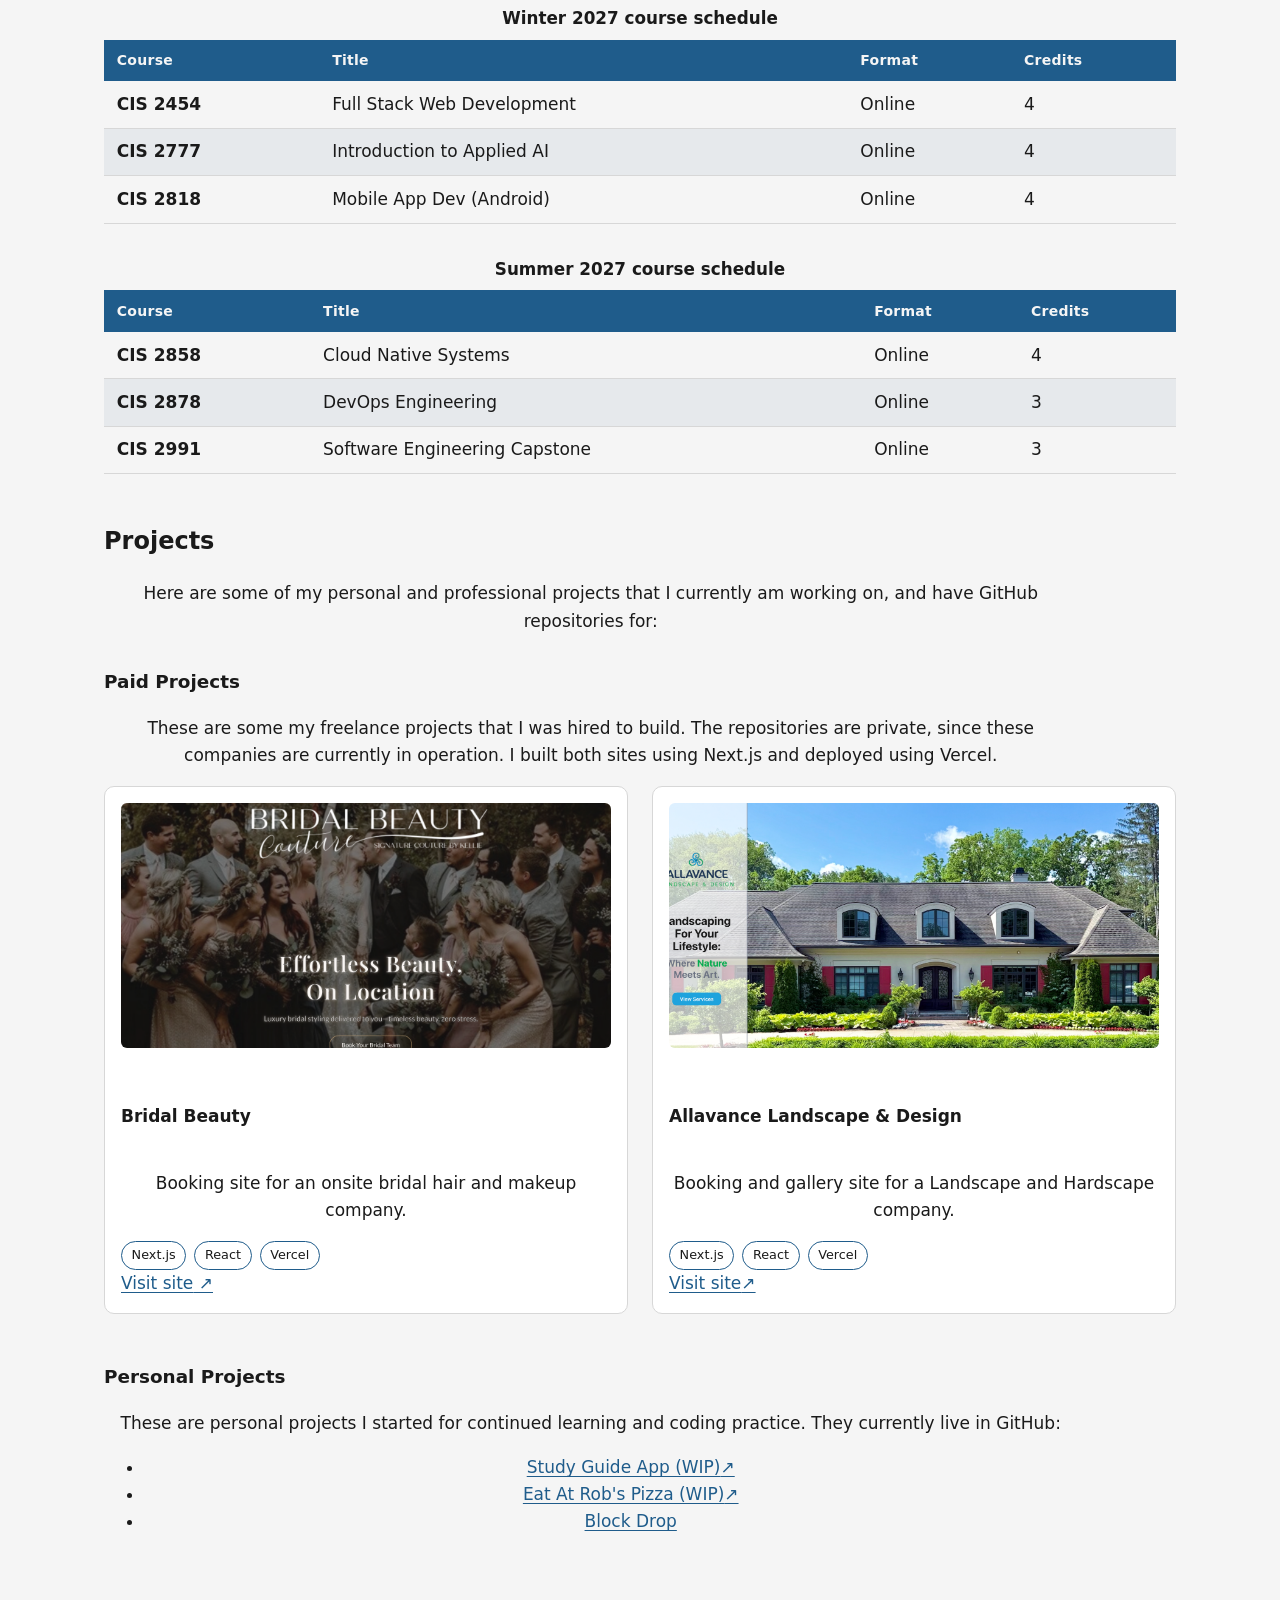
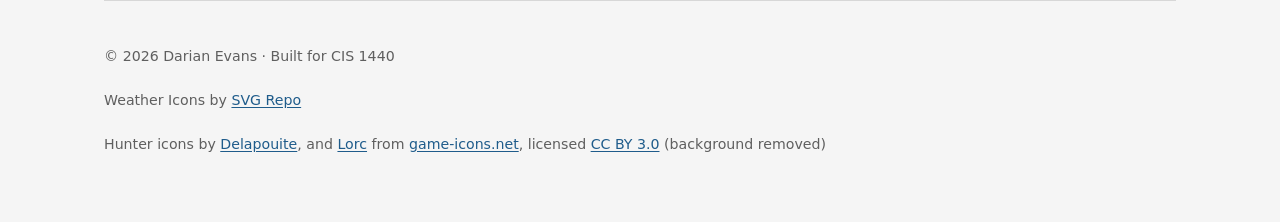
==== commit 474cfe6e: "added assignments as a page with popup storm and hunter level up" ====
--- a/index.html
+++ b/index.html
@@ -21,6 +21,7 @@
     <ul>
         <li><a aria-current="page" href="index.html">Home</a></li>
         <li><a href="game.html">Block Drop</a></li>
+        <li><a href="assignments.html">Assignments</a></li>
     </ul>
 </nav>
 <main>
@@ -237,6 +238,13 @@
     <p><small> Weather Icons by
         <a href="https://www.svgrepo.com/" target="_blank" rel="noopener noreferrer">SVG Repo</a>
     </small></p>
+    <p><small>Hunter icons by
+        <a href="https://delapouite.com" target="_blank" rel="noopener noreferrer">Delapouite</a>, and
+        <a href="https://lorcblog.blogspot.com" target="_blank" rel="noopener noreferrer">Lorc</a>
+        from <a href="https://game-icons.net/" target="_blank" rel="noopener noreferrer">game-icons.net</a>,
+        licensed <a href="https://creativecommons.org/licenses/by/3.0/" target="_blank" rel="noopener noreferrer">CC BY 3.0</a>
+        (background removed)
+    </small></p>
 </footer>
 </body>
 </html>
--- a/css/base.css
+++ b/css/base.css
@@ -217,7 +217,7 @@
 /* Cap body copy at a comfortable reading measure. Card and pill lists are
    excluded — they fill their own containers. */
 main p,
-main ul:not(.project-grid):not(.tech-stack) li {
+main ul:not(.project-grid):not(.tech-stack):not(.stat-list) li {
     max-width: 90ch;
     justify-content: center;
     text-align: center;
@@ -241,7 +241,7 @@
    4. Components
    ========================================================================== */
 /* --- About me ---*/
-.about-title {
+.about-title, .assignments-title {
     display: flex;
     justify-content: center;
     margin: 0 0 2rem;
@@ -424,6 +424,50 @@
     align-items: flex-start;
     justify-content: center;
     gap: 1.5rem;
+}
+.board-column {
+    display: flex;
+    flex-direction: column;
+    align-items: center;
+    gap: 1.5rem;
+}
+.controls-legend {
+    max-width: 22rem;
+    margin: 0.5rem auto 0;
+    text-align: left;
+}
+
+.controls-legend summary {
+    font-weight: 600;
+    text-align: center;
+    cursor: pointer;
+}
+
+.controls-legend dl {
+    display: grid;
+    grid-template-columns: auto 1fr;
+    align-items: center;
+    gap: 0.6rem 1rem;
+    margin: 1rem 0 0;
+}
+
+.controls-legend dt,
+.controls-legend dd {
+    margin: 0;
+}
+
+kbd {
+    display: inline-block;
+    min-width: 1.9rem;
+    padding: 0.2rem 0.4rem;
+    font-family: inherit;
+    font-size: 0.8rem;
+    text-align: center;
+    color: var(--text);
+    background: var(--card-bg);
+    border: 1px solid var(--border);
+    border-bottom-width: 3px;
+    border-radius: var(--radius);
 }
 
 .game-title {
@@ -509,9 +553,10 @@
 /* The 1px gap over a --border background draws the grid lines, so the 200
    cells don't each need their own border. */
 #board {
+    --cell-size: 40px;
     display: grid;
-    grid-template-columns: repeat(10, 30px);
-    grid-template-rows: repeat(20, 30px);
+    grid-template-columns: repeat(10,var(--cell-size));
+    grid-template-rows: repeat(20, var(--cell-size));
     gap: 1px;
     width: max-content;
     padding: 1px;
@@ -575,6 +620,263 @@
     max-width: none;
 }
 
+/* ---- Assignments ---*/
+.storm-controls {
+    display: flex;
+    flex-wrap: wrap;
+    align-items: center;
+    gap: 0.75rem;
+    margin-bottom: 1rem;
+    justify-content: center;
+}
+
+.storm-controls input {
+    font: inherit;
+    width: 5rem;
+    padding: 0.4rem;
+    color: var(--text);
+    background: var(--bg);
+    border: 1px solid var(--border);
+    border-radius: var(--radius);
+}
+
+.storm-stage {
+    position: relative;
+    height: 420px;
+    overflow: hidden;
+    background: var(--card-bg);
+    border: 1px solid var(--border);
+    border-radius: var(--radius-lg);
+}
+
+.assignments-title,
+#popup-storm > h2,
+#popup-storm > p,
+#hunter-system > h2,
+#hunter-system > p{
+    text-align: center;
+}
+
+.popup {
+    position: absolute;
+    width: 150px;
+    padding: 0.5rem;
+    font-size: 0.7rem;
+    background: var(--bg);
+    border: 2px solid var(--accent);
+    border-radius: var(--radius);
+    box-shadow: 0 2px 6px rgb(0 0 0 / 0.25);
+    animation: popIn 0.25s ease-out both;
+}
+
+.storm-error {
+    color: var(--error-text);
+    background: var(--error-bg);
+    border: 2px solid var(--error-text);
+}
+
+/* ---- Hunter Level Up ----*/
+
+#hunter-system > h2,
+#hunter-system > p {
+    text-align: center;
+}
+
+.hunter-layout {
+    display: flex;
+    flex-wrap: wrap;
+    align-items: flex-start;
+    justify-content: center;
+    gap: 1.5rem;
+}
+
+.hunter-controls {
+    display: flex;
+    flex: 1 1 260px;
+    flex-direction: column;
+    gap: 1rem;
+    max-width: 22rem;
+}
+
+.hunter-controls fieldset {
+    margin: 0 0 1rem;
+    padding: 0;
+    border: none;
+}
+
+.hunter-controls legend {
+    margin-bottom: 0.75rem;
+    font-weight: 600;
+}
+
+/* Label column + input column; every field lines up. */
+.field {
+    display: grid;
+    grid-template-columns: 5.5rem 1fr;
+    align-items: center;
+    gap: 0.75rem;
+    margin-bottom: 0.6rem;
+    text-align: left;
+}
+
+.hunter-controls input:not([type="range"]) {
+    width: 100%;
+    font: inherit;
+    padding: 0.4rem 0.6rem;
+    color: var(--text);
+    background: var(--bg);
+    border: 1px solid var(--border);
+    border-radius: var(--radius);
+}
+
+.hunter-controls button {
+    font: inherit;
+    padding: 0.45rem 1.25rem;
+    color: var(--bg);
+    background: var(--accent);
+    border: none;
+    border-radius: var(--radius-pill);
+    cursor: pointer;
+}
+
+/* Label and output on one row, slider and button full width below. */
+.level-panel {
+    display: grid;
+    grid-template-columns: 1fr auto;
+    align-items: center;
+    gap: 0.75rem;
+}
+
+.level-panel input,
+.level-panel button {
+    grid-column: 1 / -1;
+}
+
+.level-panel output {
+    font-size: 1.25rem;
+    font-weight: 600;
+    font-variant-numeric: tabular-nums;
+}
+
+/* --- Character sheet --- */
+
+.hunter-card {
+    flex: 2 1 340px;
+    max-width: 32rem;
+}
+
+/* Same specificity as .tray-card h3 (0,1,1), so this wins by coming later
+   in the file. It undoes the small uppercase label style for the name. */
+.hunter-card h3 {
+    margin: 0.5rem 0 0;
+    font-size: 1.35rem;
+    letter-spacing: normal;
+    text-transform: none;
+    color: var(--text);
+}
+
+.hunter-level {
+    margin: 0;
+    color: var(--muted);
+}
+
+/* Shared mask-icon rules — same technique as .weather-icon. */
+.hunter-avatar,
+.leveled-up-hunter-avatar,
+.stat-icon {
+    flex-shrink: 0;
+    background-color: var(--icon-color);
+    -webkit-mask: var(--icon, none) center / contain no-repeat;
+    mask: var(--icon, none) center / contain no-repeat;
+}
+
+.hunter-avatar {
+    --icon: url("../images/icons/assignments/character_start.svg");
+    display: block;
+    width: 96px;
+    height: 96px;
+    margin: 0 auto;
+}
+
+.leveled-up-hunter-avatar {
+    --icon: url("../images/icons/assignments/character_level_up.svg");
+    display: block;
+    width: 96px;
+    height: 96px;
+    margin: 0 auto;
+}
+.stat-list {
+    display: grid;
+    gap: 0.9rem;
+    margin: 1.25rem 0 0;
+    padding: 0;
+    list-style: none;
+}
+
+/* icon | label | bar (takes leftover space) | before → after */
+.stat {
+    display: grid;
+    grid-template-columns: auto 5rem 1fr auto;
+    align-items: center;
+    gap: 0.75rem;
+    text-align: left;
+}
+
+/* Each row sets two custom properties. Both inherit down to the icon,
+   the fill, and the marker, so one rule per stat themes the whole row. */
+.stat[data-stat="health"]   { --stat-color: var(--stat-health);   --icon: url("../images/icons/assignments/health.svg"); }
+.stat[data-stat="mana"]     { --stat-color: var(--stat-mana);     --icon: url("../images/icons/assignments/mana.svg"); }
+.stat[data-stat="strength"] { --stat-color: var(--stat-strength); --icon: url("../images/icons/assignments/strength.svg"); }
+.stat[data-stat="agility"]  { --stat-color: var(--stat-agility);  --icon: url("../images/icons/assignments/agility.svg"); }
+
+.stat-icon {
+    width: 28px;
+    height: 28px;
+    background-color: var(--stat-color);
+}
+
+.stat-bar {
+    position: relative;
+    height: 0.75rem;
+    overflow: hidden;
+    background: var(--border);
+    border-radius: var(--radius-pill);
+}
+
+/* JS sets --fill (0 to 1) on .stat-bar. scaleX stretches the fill from
+   its left edge. No border-radius here: scaling would squash the curve,
+   so the parent's overflow + radius does the rounding instead. */
+.stat-fill {
+    position: absolute;
+    inset: 0;
+    background: var(--stat-color);
+    transform: scaleX(var(--fill, 0));
+    transform-origin: left;
+    transition: transform 0.8s ease-out;
+}
+
+/* Thin marker at the previous value (--prev, also 0 to 1), so you can
+   see how much the bar grew. */
+.stat-bar::after {
+    content: "";
+    position: absolute;
+    top: 0;
+    bottom: 0;
+    left: calc(var(--prev, 0) * 100%);
+    width: 2px;
+    background: var(--text);
+    opacity: 0.6;
+}
+
+.stat-values {
+    min-width: 8ch;
+    font-variant-numeric: tabular-nums;
+    text-align: right;
+}
+
+.stat-after {
+    font-weight: 600;
+}
 
 /* ==========================================================================
    5. Utilities
@@ -590,6 +892,16 @@
 }
 
 
+@keyframes popIn {
+    from { opacity: 0; transform: scale(0.7); }
+    to   { opacity: 1; transform: scale(1); }
+}
+
+@media (prefers-reduced-motion: reduce) {
+    .popup { animation: none; }
+}
+
+
 /* ==========================================================================
    6. User preferences
    ========================================================================== */
@@ -598,4 +910,6 @@
     html {
         scroll-behavior: auto;
     }
+    .popup { animation: none; }
+    .stat-fill { transition: none; }
 }
--- a/css/theme-light.css
+++ b/css/theme-light.css
@@ -7,4 +7,11 @@
     --border: #d7d7d7;
     --row-alt: #e6e9ec;
     --row-hover: #d8e3ec;
+    --error-text: #b00020;
+    --error-bg: #fde8ea;
+    --icon-color: #1f5c8b;
+    --stat-health: #c62828;
+    --stat-mana: #1565c0;
+    --stat-strength: #e65100;
+    --stat-agility: #2e7d32;
 }
